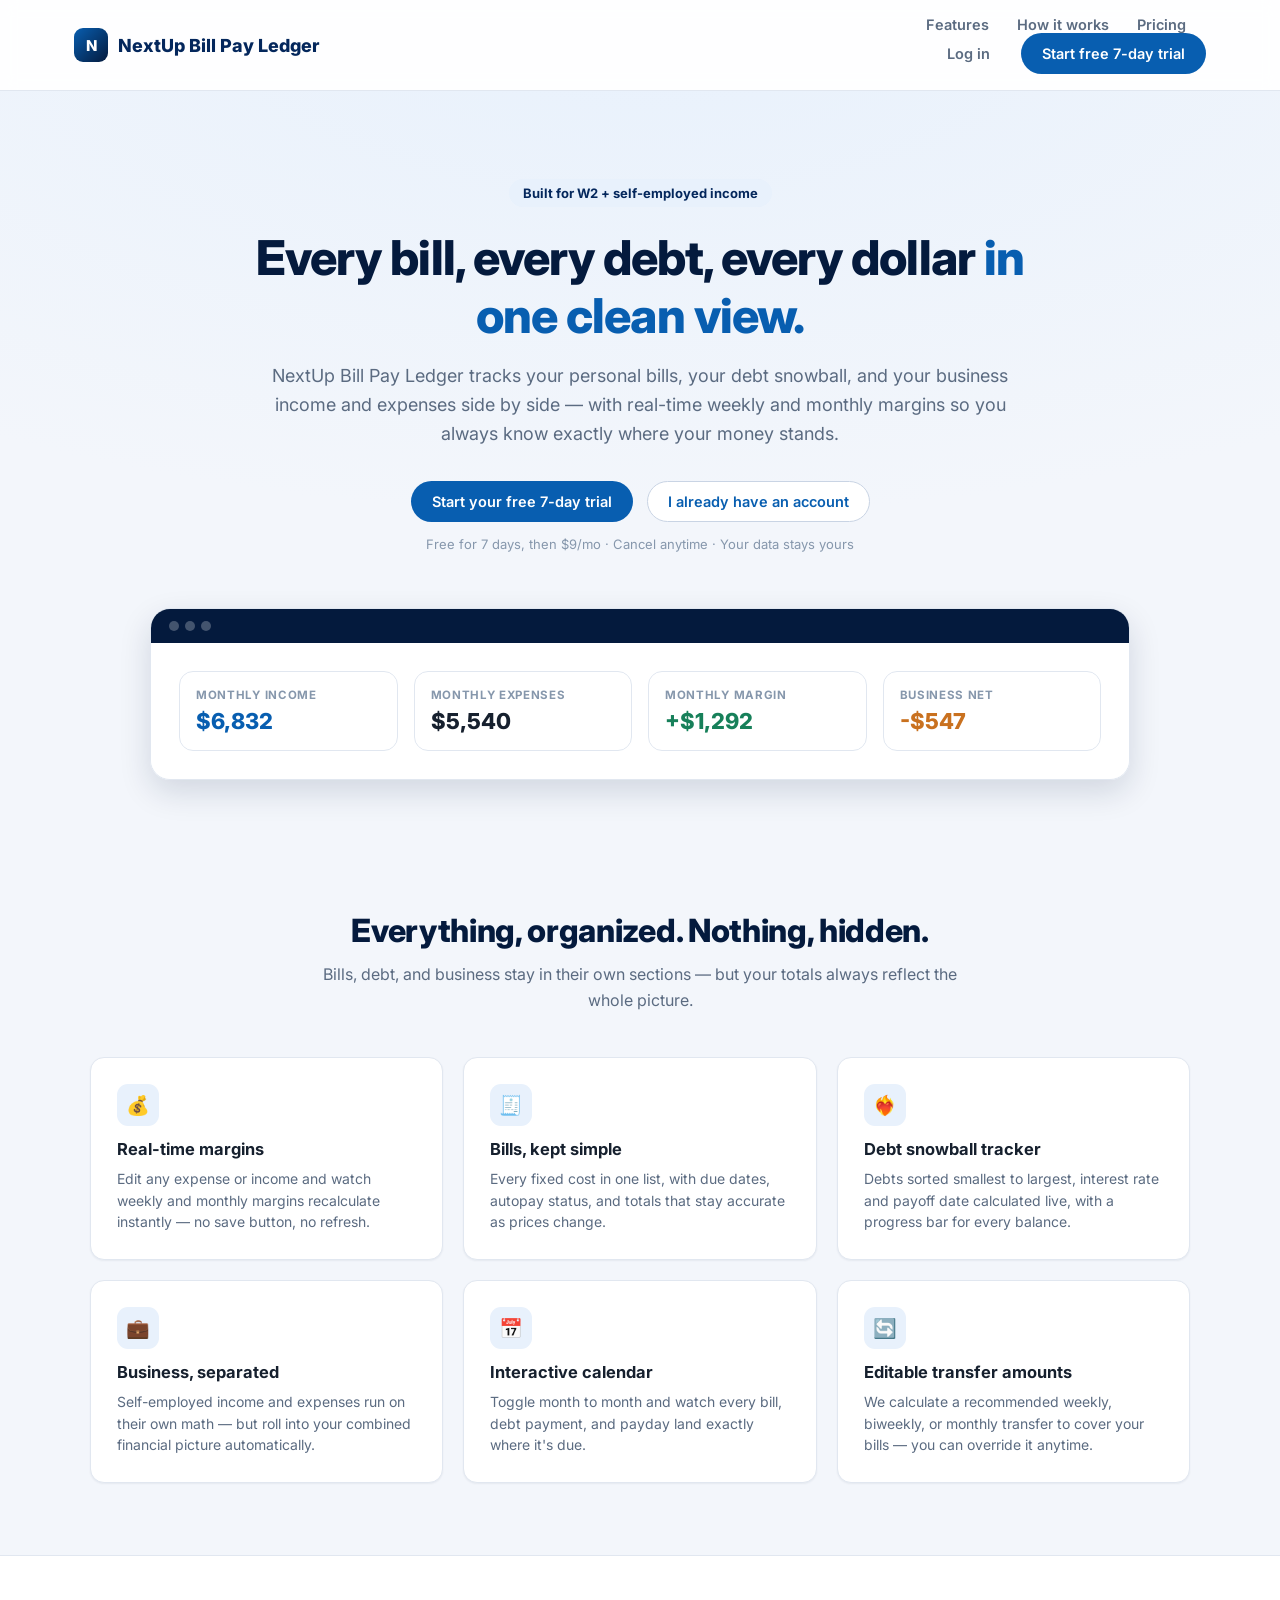
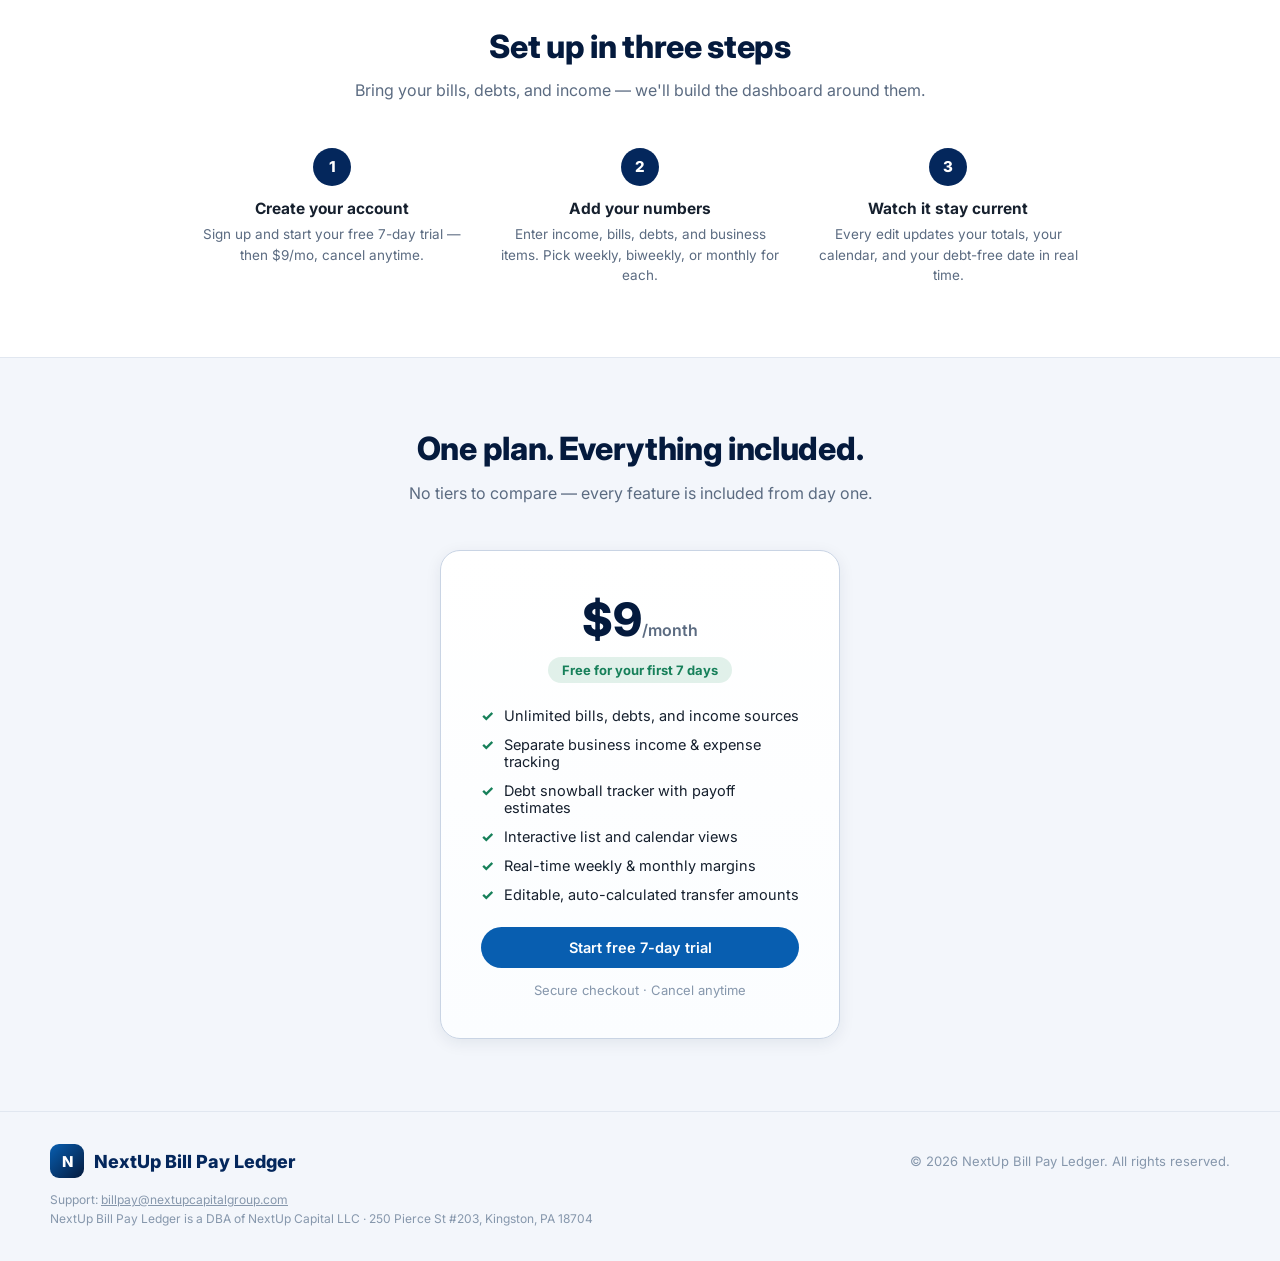
==== index.html @ 92005571 "Add files via upload" ====
<!DOCTYPE html>
<html lang="en">
<head>
<meta charset="UTF-8">
<meta name="viewport" content="width=device-width, initial-scale=1.0">
<title>NextUp Bill Pay Ledger — Bills, Debt & Business in One Place</title>
<meta name="description" content="Track your bills, debt payoff, and business income together. Real-time margins, an interactive calendar, and a debt snowball tracker — built for W2 and self-employed income alike.">
<link rel="preconnect" href="https://fonts.googleapis.com">
<link href="https://fonts.googleapis.com/css2?family=Inter:wght@400;500;600;700;800&display=swap" rel="stylesheet">
<link rel="stylesheet" href="css/styles.css">
</head>
<body>

<nav class="nav">
  <div class="nav-inner">
    <div class="brand"><span class="brand-mark">N</span> NextUp Bill Pay Ledger</div>
    <button class="nav-toggle" id="navToggle" aria-label="Toggle menu" aria-expanded="false">&#9776;</button>
    <div class="nav-menu" id="navMenu">
      <div class="nav-links">
        <a href="#features">Features</a>
        <a href="#how">How it works</a>
        <a href="#pricing">Pricing</a>
      </div>
      <div class="nav-cta">
        <a href="login.html" class="btn btn-ghost">Log in</a>
        <a href="signup.html" class="btn btn-primary">Start free 7-day trial</a>
      </div>
    </div>
  </div>
</nav>

<header class="hero">
  <div class="hero-inner">
    <span class="eyebrow">Built for W2 + self-employed income</span>
    <h1>Every bill, every debt, every dollar <span>in one clean view.</span></h1>
    <p class="lead">NextUp Bill Pay Ledger tracks your personal bills, your debt snowball, and your business income and expenses side by side — with real-time weekly and monthly margins so you always know exactly where your money stands.</p>
    <div class="hero-actions">
      <a href="signup.html" class="btn btn-primary">Start your free 7-day trial</a>
      <a href="login.html" class="btn btn-secondary">I already have an account</a>
    </div>
    <div class="hero-note">Free for 7 days, then $9/mo · Cancel anytime · Your data stays yours</div>
  </div>

  <div class="hero-mock">
    <div class="mock-bar"><span class="mock-dot"></span><span class="mock-dot"></span><span class="mock-dot"></span></div>
    <div class="mock-body">
      <div class="mock-card blue"><div class="lbl">Monthly Income</div><div class="val">$6,832</div></div>
      <div class="mock-card"><div class="lbl">Monthly Expenses</div><div class="val">$5,540</div></div>
      <div class="mock-card green"><div class="lbl">Monthly Margin</div><div class="val">+$1,292</div></div>
      <div class="mock-card orange"><div class="lbl">Business Net</div><div class="val">-$547</div></div>
    </div>
  </div>
</header>

<section class="section" id="features">
  <div class="section-head">
    <h2>Everything, organized. Nothing, hidden.</h2>
    <p>Bills, debt, and business stay in their own sections — but your totals always reflect the whole picture.</p>
  </div>
  <div class="feature-grid">
    <div class="feature-card">
      <div class="feature-icon">&#128176;</div>
      <h3>Real-time margins</h3>
      <p>Edit any expense or income and watch weekly and monthly margins recalculate instantly — no save button, no refresh.</p>
    </div>
    <div class="feature-card">
      <div class="feature-icon">&#129534;</div>
      <h3>Bills, kept simple</h3>
      <p>Every fixed cost in one list, with due dates, autopay status, and totals that stay accurate as prices change.</p>
    </div>
    <div class="feature-card">
      <div class="feature-icon">&#10084;&#65039;&#8205;&#128293;</div>
      <h3>Debt snowball tracker</h3>
      <p>Debts sorted smallest to largest, interest rate and payoff date calculated live, with a progress bar for every balance.</p>
    </div>
    <div class="feature-card">
      <div class="feature-icon">&#128188;</div>
      <h3>Business, separated</h3>
      <p>Self-employed income and expenses run on their own math — but roll into your combined financial picture automatically.</p>
    </div>
    <div class="feature-card">
      <div class="feature-icon">&#128197;</div>
      <h3>Interactive calendar</h3>
      <p>Toggle month to month and watch every bill, debt payment, and payday land exactly where it's due.</p>
    </div>
    <div class="feature-card">
      <div class="feature-icon">&#128260;</div>
      <h3>Editable transfer amounts</h3>
      <p>We calculate a recommended weekly, biweekly, or monthly transfer to cover your bills — you can override it anytime.</p>
    </div>
  </div>
</section>

<section class="section" id="how" style="background:#fff;border-top:1px solid var(--border);border-bottom:1px solid var(--border);">
  <div class="section-head">
    <h2>Set up in three steps</h2>
    <p>Bring your bills, debts, and income — we'll build the dashboard around them.</p>
  </div>
  <div class="how-grid">
    <div class="how-step">
      <div class="num">1</div>
      <h4>Create your account</h4>
      <p>Sign up and start your free 7-day trial — then $9/mo, cancel anytime.</p>
    </div>
    <div class="how-step">
      <div class="num">2</div>
      <h4>Add your numbers</h4>
      <p>Enter income, bills, debts, and business items. Pick weekly, biweekly, or monthly for each.</p>
    </div>
    <div class="how-step">
      <div class="num">3</div>
      <h4>Watch it stay current</h4>
      <p>Every edit updates your totals, your calendar, and your debt-free date in real time.</p>
    </div>
  </div>
</section>

<section class="section" id="pricing">
  <div class="section-head">
    <h2>One plan. Everything included.</h2>
    <p>No tiers to compare — every feature is included from day one.</p>
  </div>
  <div class="pricing-wrap">
    <div class="price-card">
      <div class="price-tag">$9<span>/month</span></div>
      <div class="trial-badge">Free for your first 7 days</div>
      <ul class="price-list">
        <li>Unlimited bills, debts, and income sources</li>
        <li>Separate business income &amp; expense tracking</li>
        <li>Debt snowball tracker with payoff estimates</li>
        <li>Interactive list and calendar views</li>
        <li>Real-time weekly &amp; monthly margins</li>
        <li>Editable, auto-calculated transfer amounts</li>
      </ul>
      <a href="signup.html" class="btn btn-primary btn-block">Start free 7-day trial</a>
      <div class="hero-note">Secure checkout · Cancel anytime</div>
    </div>
  </div>
</section>

<footer class="footer">
  <div class="footer-inner">
    <div class="brand"><span class="brand-mark">N</span> NextUp Bill Pay Ledger</div>
    <div>&copy; 2026 NextUp Bill Pay Ledger. All rights reserved.</div>
    <div class="footer-legal">
      Support: <a href="mailto:billpay@nextupcapitalgroup.com">billpay@nextupcapitalgroup.com</a><br>
      NextUp Bill Pay Ledger is a DBA of NextUp Capital LLC · 250 Pierce St #203, Kingston, PA 18704
    </div>
  </div>
</footer>

<script>
  const navToggle = document.getElementById('navToggle');
  const navMenu = document.getElementById('navMenu');
  navToggle.addEventListener('click', () => {
    const open = navMenu.classList.toggle('open');
    navToggle.setAttribute('aria-expanded', String(open));
  });
  navMenu.querySelectorAll('a').forEach(a => a.addEventListener('click', () => {
    navMenu.classList.remove('open');
    navToggle.setAttribute('aria-expanded', 'false');
  }));
</script>
</body>
</html>
---- css/styles.css ----
/* ============================================================
   NextUp Bill Pay Ledger — Design System
   ============================================================ */

:root {
  --chase-blue: #085eb0;
  --chase-blue-dark: #04275c;
  --chase-blue-darker: #041a3d;
  --chase-blue-light: #e8f1fc;
  --chase-blue-mid: #1477c6;

  --income-green: #17805a;
  --income-green-bg: #e7f6ef;
  --debt-red: #c53030;
  --debt-red-bg: #fbeaea;
  --business-orange: #c9711f;
  --business-orange-bg: #fbeee0;
  --bill-blue: #0b5eb0;
  --bill-blue-bg: #e8f1fc;

  --bg: #f3f6fb;
  --card-bg: #ffffff;
  --border: #e1e7f0;
  --border-strong: #c9d4e4;
  --text: #16202e;
  --text-muted: #5b6b81;
  --text-faint: #8697ac;

  --radius-sm: 8px;
  --radius: 14px;
  --radius-lg: 20px;
  --shadow-sm: 0 1px 2px rgba(15, 35, 64, 0.06);
  --shadow: 0 4px 16px rgba(15, 35, 64, 0.08);
  --shadow-lg: 0 12px 32px rgba(8, 30, 61, 0.14);

  --font: 'Inter', -apple-system, BlinkMacSystemFont, 'Segoe UI', Roboto, Helvetica, Arial, sans-serif;
}

* { box-sizing: border-box; }
html, body { height: 100%; }
body {
  margin: 0;
  font-family: var(--font);
  background: var(--bg);
  color: var(--text);
  -webkit-font-smoothing: antialiased;
}
a { color: inherit; text-decoration: none; }
img { max-width: 100%; display: block; }
button { font-family: inherit; cursor: pointer; }
input, select, textarea { font-family: inherit; }
h1, h2, h3, h4 { margin: 0; line-height: 1.2; }
p { margin: 0; }
ul { margin: 0; padding: 0; list-style: none; }

.container { max-width: 1180px; margin: 0 auto; padding: 0 24px; }

/* ---------- buttons ---------- */
.btn {
  display: inline-flex; align-items: center; justify-content: center; gap: 8px;
  padding: 11px 20px; border-radius: 999px; border: 1px solid transparent;
  font-weight: 600; font-size: 14.5px; transition: all .15s ease; white-space: nowrap;
}
.btn-primary { background: var(--chase-blue); color: #fff; }
.btn-primary:hover { background: var(--chase-blue-mid); transform: translateY(-1px); box-shadow: var(--shadow); }
.btn-secondary { background: #fff; color: var(--chase-blue); border-color: var(--border-strong); }
.btn-secondary:hover { border-color: var(--chase-blue); background: var(--chase-blue-light); }
.btn-ghost { background: transparent; color: var(--text-muted); border-color: transparent; }
.btn-ghost:hover { background: rgba(8,94,176,0.08); color: var(--chase-blue); }
.btn-danger { background: #fff; color: var(--debt-red); border-color: #f0c4c4; }
.btn-danger:hover { background: var(--debt-red-bg); }
.btn-sm { padding: 6px 12px; font-size: 13px; }
.btn-block { width: 100%; }
.btn:disabled { opacity: .5; cursor: not-allowed; }

/* ============================================================
   Landing / marketing pages
   ============================================================ */
.nav {
  position: sticky; top: 0; z-index: 40; background: rgba(255,255,255,0.9); backdrop-filter: blur(8px);
  border-bottom: 1px solid var(--border);
}
.nav-inner { position: relative; display: flex; align-items: center; justify-content: space-between; gap: 24px; padding: 16px 24px; max-width: 1180px; margin: 0 auto; }
.brand { display: flex; align-items: center; gap: 10px; font-weight: 800; font-size: 18px; color: var(--chase-blue-dark); white-space: nowrap; }
.brand-mark {
  width: 34px; height: 34px; border-radius: 9px; background: linear-gradient(135deg, var(--chase-blue), var(--chase-blue-darker));
  display: flex; align-items: center; justify-content: center; color: #fff; font-weight: 800; font-size: 15px;
}
.nav-links { display: flex; align-items: center; gap: 28px; font-size: 14.5px; font-weight: 600; color: var(--text-muted); }
.nav-links a:hover { color: var(--chase-blue); }
.nav-cta { display: flex; align-items: center; gap: 10px; }
.nav-toggle {
  display: none; width: 38px; height: 38px; align-items: center; justify-content: center;
  background: none; border: 1px solid var(--border-strong); border-radius: 8px; font-size: 18px; color: var(--chase-blue-dark);
}

.hero { padding: 88px 24px 60px; background: radial-gradient(1200px 500px at 50% -10%, var(--chase-blue-light), transparent); }
.hero-inner { max-width: 780px; margin: 0 auto; text-align: center; }
.eyebrow {
  display: inline-flex; align-items: center; gap: 6px; padding: 6px 14px; border-radius: 999px;
  background: var(--chase-blue-light); color: var(--chase-blue-dark); font-size: 13px; font-weight: 700; margin-bottom: 22px;
}
.hero h1 { font-size: 48px; letter-spacing: -0.02em; font-weight: 800; color: var(--chase-blue-darker); }
.hero h1 span { color: var(--chase-blue); }
.hero p.lead { margin-top: 18px; font-size: 18px; color: var(--text-muted); line-height: 1.6; }
.hero-actions { margin-top: 32px; display: flex; gap: 14px; justify-content: center; flex-wrap: wrap; }
.hero-note { margin-top: 14px; font-size: 13px; color: var(--text-faint); }

.hero-mock {
  max-width: 980px; margin: 56px auto 0; border-radius: var(--radius-lg); overflow: hidden;
  box-shadow: var(--shadow-lg); border: 1px solid var(--border);
}
.mock-bar { background: var(--chase-blue-darker); padding: 12px 18px; display: flex; gap: 6px; }
.mock-dot { width: 10px; height: 10px; border-radius: 50%; background: rgba(255,255,255,0.25); }
.mock-body { background: #fff; padding: 28px; display: grid; grid-template-columns: repeat(4, 1fr); gap: 16px; }
.mock-card { border: 1px solid var(--border); border-radius: var(--radius); padding: 16px; }
.mock-card .lbl { font-size: 11.5px; text-transform: uppercase; letter-spacing: .06em; color: var(--text-faint); font-weight: 700; }
.mock-card .val { font-size: 22px; font-weight: 800; margin-top: 6px; }
.mock-card.green .val { color: var(--income-green); }
.mock-card.red .val { color: var(--debt-red); }
.mock-card.orange .val { color: var(--business-orange); }
.mock-card.blue .val { color: var(--chase-blue); }

.section { padding: 72px 24px; }
.section-head { max-width: 640px; margin: 0 auto 44px; text-align: center; }
.section-head h2 { font-size: 32px; font-weight: 800; color: var(--chase-blue-darker); letter-spacing: -0.01em; }
.section-head p { margin-top: 12px; color: var(--text-muted); font-size: 16px; line-height: 1.6; }

.feature-grid { max-width: 1100px; margin: 0 auto; display: grid; grid-template-columns: repeat(3, 1fr); gap: 20px; }
.feature-card { background: var(--card-bg); border: 1px solid var(--border); border-radius: var(--radius); padding: 26px; box-shadow: var(--shadow-sm); }
.feature-icon {
  width: 42px; height: 42px; border-radius: 11px; display: flex; align-items: center; justify-content: center;
  background: var(--chase-blue-light); color: var(--chase-blue); font-size: 19px; margin-bottom: 14px;
}
.feature-card h3 { font-size: 16.5px; font-weight: 700; }
.feature-card p { margin-top: 8px; font-size: 14px; color: var(--text-muted); line-height: 1.55; }

.how-grid { max-width: 900px; margin: 0 auto; display: grid; grid-template-columns: repeat(3, 1fr); gap: 24px; text-align: center; }
.how-step .num {
  width: 38px; height: 38px; border-radius: 50%; background: var(--chase-blue-dark); color: #fff; font-weight: 800;
  display: flex; align-items: center; justify-content: center; margin: 0 auto 14px; font-size: 15px;
}
.how-step h4 { font-size: 15.5px; font-weight: 700; }
.how-step p { margin-top: 6px; font-size: 13.5px; color: var(--text-muted); line-height: 1.5; }

.pricing-wrap { display: flex; justify-content: center; }
.price-card {
  background: linear-gradient(180deg, #fff, #fbfdff); border: 1px solid var(--border-strong); border-radius: var(--radius-lg);
  padding: 40px; max-width: 400px; width: 100%; text-align: center; box-shadow: var(--shadow);
}
.price-tag { font-size: 46px; font-weight: 800; color: var(--chase-blue-darker); }
.price-tag span { font-size: 16px; font-weight: 600; color: var(--text-muted); }
.trial-badge {
  display: inline-block; margin-top: 10px; padding: 5px 14px; border-radius: 999px;
  background: rgba(23,138,84,0.12); color: var(--income-green); font-weight: 700; font-size: 13px;
}
.price-list { margin: 24px 0; text-align: left; display: flex; flex-direction: column; gap: 12px; }
.price-list li { display: flex; gap: 10px; font-size: 14.5px; color: var(--text); }
.price-list li::before { content: "✓"; color: var(--income-green); font-weight: 800; }

.footer { border-top: 1px solid var(--border); padding: 32px 24px; color: var(--text-faint); font-size: 13px; }
.footer-inner { max-width: 1180px; margin: 0 auto; display: flex; justify-content: space-between; align-items: center; flex-wrap: wrap; gap: 12px; }
.footer-legal { width: 100%; font-size: 12px; line-height: 1.6; color: var(--text-faint); }
.footer-legal a { color: inherit; text-decoration: underline; }

/* ============================================================
   Auth / checkout pages
   ============================================================ */
.auth-shell { min-height: 100vh; display: flex; align-items: center; justify-content: center; padding: 40px 20px; background: linear-gradient(160deg, var(--chase-blue-darker), var(--chase-blue) 65%); }
.auth-card { background: #fff; border-radius: var(--radius-lg); box-shadow: var(--shadow-lg); padding: 40px; width: 100%; max-width: 420px; }
.auth-card.wide { max-width: 520px; }
.auth-brand { display: flex; align-items: center; gap: 10px; justify-content: center; margin-bottom: 22px; }
.auth-card h1 { font-size: 22px; font-weight: 800; text-align: center; color: var(--chase-blue-darker); }
.auth-card p.sub { text-align: center; color: var(--text-muted); font-size: 14px; margin-top: 6px; }

.field { margin-top: 16px; }
.field label { display: block; font-size: 13px; font-weight: 700; color: var(--text-muted); margin-bottom: 6px; }
.field input, .field select {
  width: 100%; padding: 11px 13px; border: 1px solid var(--border-strong); border-radius: var(--radius-sm);
  font-size: 14.5px; color: var(--text); background: #fbfcfe; transition: border-color .15s, box-shadow .15s;
}
.field input:focus, .field select:focus { outline: none; border-color: var(--chase-blue); box-shadow: 0 0 0 3px rgba(8,94,176,0.12); background: #fff; }
.field-row { display: grid; grid-template-columns: 1fr 1fr; gap: 12px; }
.field-hint { font-size: 12px; color: var(--text-faint); margin-top: 5px; }
.form-error { background: var(--debt-red-bg); color: var(--debt-red); border-radius: var(--radius-sm); padding: 10px 13px; font-size: 13.5px; margin-top: 16px; display: none; }
.form-error.show { display: block; }

.auth-actions { margin-top: 22px; }
.auth-alt { text-align: center; margin-top: 18px; font-size: 13.5px; color: var(--text-muted); }
.auth-divider { display: flex; align-items: center; gap: 10px; margin: 20px 0; color: var(--text-faint); font-size: 12px; }
.auth-divider::before, .auth-divider::after { content: ""; flex: 1; height: 1px; background: var(--border); }

.plan-summary { background: var(--chase-blue-light); border-radius: var(--radius); padding: 18px 20px; display: flex; justify-content: space-between; align-items: center; margin-bottom: 22px; }
.plan-summary .name { font-weight: 700; font-size: 14.5px; color: var(--chase-blue-darker); }
.plan-summary .sub { font-size: 12.5px; color: var(--text-muted); margin-top: 2px; }
.plan-summary .amt { font-size: 24px; font-weight: 800; color: var(--chase-blue-dark); }

.card-icons { display: flex; gap: 6px; }
.card-icons span { font-size: 11px; padding: 3px 7px; border: 1px solid var(--border-strong); border-radius: 5px; color: var(--text-faint); font-weight: 700; }
.secure-note { display: flex; align-items: center; gap: 8px; font-size: 12.5px; color: var(--text-faint); margin-top: 16px; justify-content: center; }

/* ============================================================
   Dashboard shell
   ============================================================ */
.app-shell { display: flex; min-height: 100vh; }
.sidebar {
  width: 240px; flex-shrink: 0; background: var(--chase-blue-darker); color: #fff;
  display: flex; flex-direction: column; padding: 20px 14px; position: sticky; top: 0; height: 100vh;
}
.sidebar .brand { color: #fff; padding: 8px 10px 22px; }
.side-nav { display: flex; flex-direction: column; gap: 3px; flex: 1; }
.side-link {
  display: flex; align-items: center; gap: 11px; padding: 10px 12px; border-radius: 10px;
  font-size: 14px; font-weight: 600; color: rgba(255,255,255,0.72); transition: all .15s;
}
.side-link .ic { width: 18px; text-align: center; font-size: 15px; }
.side-link:hover { background: rgba(255,255,255,0.08); color: #fff; }
.side-link.active { background: var(--chase-blue); color: #fff; box-shadow: var(--shadow-sm); }
.side-footer { border-top: 1px solid rgba(255,255,255,0.12); padding-top: 14px; margin-top: 14px; }
.side-user { display: flex; align-items: center; gap: 10px; padding: 8px 10px; font-size: 13px; color: rgba(255,255,255,0.8); }
.side-avatar { width: 30px; height: 30px; border-radius: 50%; background: var(--chase-blue); display: flex; align-items: center; justify-content: center; font-weight: 700; font-size: 13px; flex-shrink: 0; }

.main {
  flex: 1; min-width: 0; padding: 26px 32px 60px;
}
.main-header { display: flex; align-items: center; justify-content: space-between; margin-bottom: 24px; flex-wrap: wrap; gap: 14px; }
.main-header h1 { font-size: 24px; font-weight: 800; color: var(--chase-blue-darker); }
.main-header .sub { color: var(--text-muted); font-size: 14px; margin-top: 4px; }
.header-actions { display: flex; gap: 10px; align-items: center; flex-wrap: wrap; }

.tabpage { display: none; }
.tabpage.active { display: block; animation: fadeIn .15s ease; }
@keyframes fadeIn { from { opacity: 0; transform: translateY(4px); } to { opacity: 1; transform: none; } }

/* ---------- summary cards ---------- */
.stat-grid { display: grid; grid-template-columns: repeat(4, 1fr); gap: 16px; margin-bottom: 22px; }
.stat-grid-3 { grid-template-columns: repeat(3, 1fr); }
.stat-card {
  background: var(--card-bg); border: 1px solid var(--border); border-radius: var(--radius); padding: 18px 20px;
  box-shadow: var(--shadow-sm);
}
.stat-card .lbl { font-size: 11.5px; text-transform: uppercase; letter-spacing: .05em; color: var(--text-faint); font-weight: 700; }
.stat-card .val { font-size: 25px; font-weight: 800; margin-top: 8px; color: var(--text); }
.stat-card .note { font-size: 12px; color: var(--text-faint); margin-top: 4px; }
.stat-card.positive .val { color: var(--income-green); }
.stat-card.negative .val { color: var(--debt-red); }
.stat-card.accent { border-color: rgba(8,94,176,0.25); background: linear-gradient(180deg, #fff, var(--chase-blue-light)); }

.panel-grid { display: grid; grid-template-columns: 1.3fr 1fr; gap: 18px; }
@media (max-width: 1000px) { .panel-grid { grid-template-columns: 1fr; } .stat-grid { grid-template-columns: repeat(2,1fr); } }

.card {
  background: var(--card-bg); border: 1px solid var(--border); border-radius: var(--radius); padding: 20px 22px; box-shadow: var(--shadow-sm);
  margin-bottom: 18px;
}
.card-head { display: flex; align-items: center; justify-content: space-between; margin-bottom: 14px; gap: 10px; flex-wrap: wrap; }
.card-head h3 { font-size: 15.5px; font-weight: 700; }
.card-head .sub { font-size: 12.5px; color: var(--text-faint); }

/* ---------- tables ---------- */
.table { width: 100%; border-collapse: collapse; }
.table th {
  text-align: left; font-size: 11px; text-transform: uppercase; letter-spacing: .04em; color: var(--text-faint);
  padding: 8px 10px; border-bottom: 1px solid var(--border); font-weight: 700;
}
.table td { padding: 9px 10px; border-bottom: 1px solid var(--border); font-size: 14px; vertical-align: middle; }
.table tr:last-child td { border-bottom: none; }
.table tr:hover td { background: #fafcff; }
.table input.cell-input {
  width: 100%; border: 1px solid transparent; background: transparent; padding: 6px 8px; border-radius: 6px;
  font-size: 14px; color: var(--text); font-family: inherit;
}
.table input.cell-input:hover { border-color: var(--border-strong); }
.table input.cell-input:focus { outline: none; border-color: var(--chase-blue); background: #fff; box-shadow: 0 0 0 2px rgba(8,94,176,0.12); }
.table select.cell-input { width: auto; border: 1px solid var(--border-strong); background: #fff; padding: 5px 6px; border-radius: 6px; font-size: 13px; }
.table .amt-cell input { text-align: right; font-weight: 700; }
.table .row-actions { display: flex; gap: 6px; justify-content: flex-end; }
.icon-btn {
  width: 28px; height: 28px; border-radius: 7px; border: 1px solid var(--border); background: #fff; color: var(--text-faint);
  display: flex; align-items: center; justify-content: center; font-size: 13px; transition: all .15s;
}
.icon-btn:hover { color: var(--debt-red); border-color: #f0c4c4; background: var(--debt-red-bg); }
.table-wrap { overflow-x: auto; }

.pill { display: inline-flex; align-items: center; gap: 5px; padding: 3px 9px; border-radius: 999px; font-size: 11.5px; font-weight: 700; }
.pill-bill { background: var(--bill-blue-bg); color: var(--bill-blue); }
.pill-debt { background: var(--debt-red-bg); color: var(--debt-red); }
.pill-business { background: var(--business-orange-bg); color: var(--business-orange); }
.pill-income { background: var(--income-green-bg); color: var(--income-green); }
.pill-active { background: var(--income-green-bg); color: var(--income-green); }
.pill-pending { background: #fff6e0; color: #a5710a; }
.pill-manual { background: #f1eefc; color: #6b3fc7; }
.pill-paused { background: #eef0f4; color: var(--text-faint); }

.section-title { font-size: 12px; font-weight: 800; text-transform: uppercase; letter-spacing: .05em; color: var(--text-faint); margin: 22px 0 10px; }

/* ---------- forms inline ---------- */
.inline-form { display: flex; gap: 10px; flex-wrap: wrap; align-items: flex-end; margin-top: 12px; padding-top: 14px; border-top: 1px dashed var(--border); }
.inline-form .field { margin-top: 0; min-width: 130px; flex: 1; }
.inline-form .field.grow-2 { flex: 2; }
.inline-form label { font-size: 11px; }

/* ---------- debt cards ---------- */
.debt-card { border: 1px solid var(--border); border-radius: var(--radius); padding: 16px 18px; margin-bottom: 12px; background: #fff; }
.debt-card-top { display: flex; justify-content: space-between; align-items: flex-start; gap: 12px; flex-wrap: wrap; }
.debt-rank { width: 26px; height: 26px; border-radius: 50%; background: var(--chase-blue-light); color: var(--chase-blue-dark); font-weight: 800; font-size: 12.5px; display: flex; align-items: center; justify-content: center; flex-shrink: 0; }
.debt-name-row { display: flex; align-items: center; gap: 10px; }
.debt-balance { font-size: 19px; font-weight: 800; }
.progress-track { height: 8px; border-radius: 6px; background: var(--border); overflow: hidden; margin-top: 12px; }
.progress-fill { height: 100%; background: linear-gradient(90deg, var(--chase-blue), var(--income-green)); border-radius: 6px; transition: width .3s ease; }
.debt-meta-grid { display: grid; grid-template-columns: repeat(4, 1fr); gap: 12px; margin-top: 14px; }
.debt-meta-grid .field { margin-top: 0; }
.debt-meta-grid label { font-size: 10.5px; }
.debt-foot { display: flex; justify-content: space-between; align-items: center; margin-top: 12px; font-size: 12.5px; color: var(--text-muted); flex-wrap: wrap; gap: 8px; }
.debt-foot strong { color: var(--chase-blue-dark); }
@media (max-width: 900px) { .debt-meta-grid { grid-template-columns: repeat(2,1fr); } }

/* ---------- calendar ---------- */
.cal-toolbar { display: flex; align-items: center; justify-content: space-between; margin-bottom: 16px; flex-wrap: wrap; gap: 12px; }
.cal-nav { display: flex; align-items: center; gap: 10px; }
.cal-nav .month-label { font-size: 18px; font-weight: 800; min-width: 190px; text-align: center; color: var(--chase-blue-darker); }
.cal-legend { display: flex; gap: 14px; flex-wrap: wrap; font-size: 12px; color: var(--text-muted); }
.cal-legend .dot { display: inline-block; width: 9px; height: 9px; border-radius: 50%; margin-right: 5px; }
.cal-filters { display: flex; gap: 8px; flex-wrap: wrap; }
.filter-chip {
  display: flex; align-items: center; gap: 6px; padding: 6px 12px; border-radius: 999px; border: 1px solid var(--border-strong);
  font-size: 12.5px; font-weight: 600; color: var(--text-muted); background: #fff;
}
.filter-chip input { accent-color: var(--chase-blue); }

.cal-grid { display: grid; grid-template-columns: repeat(7, 1fr); gap: 8px; }
.cal-dow { text-align: center; font-size: 11px; font-weight: 800; color: var(--text-faint); text-transform: uppercase; padding-bottom: 6px; }
.cal-cell {
  min-height: 108px; border: 1px solid var(--border); border-radius: 10px; padding: 8px; background: #fff;
  display: flex; flex-direction: column; gap: 4px; cursor: pointer; transition: box-shadow .15s, border-color .15s;
}
.cal-cell:hover { border-color: var(--border-strong); box-shadow: var(--shadow-sm); }
.cal-cell.empty { background: transparent; border-color: transparent; cursor: default; }
.cal-cell.today { border-color: var(--chase-blue); box-shadow: 0 0 0 2px rgba(8,94,176,0.14); }
.cal-date { font-size: 12.5px; font-weight: 700; color: var(--text-muted); }
.cal-cell.today .cal-date { color: var(--chase-blue); }
.cal-chips { display: flex; flex-direction: column; gap: 3px; overflow: hidden; }
.cal-chip {
  font-size: 10.5px; padding: 2px 6px; border-radius: 5px; font-weight: 700; white-space: nowrap; overflow: hidden; text-overflow: ellipsis;
  border-left: 3px solid transparent;
}
.cal-chip.bill { background: var(--bill-blue-bg); color: var(--bill-blue); border-color: var(--bill-blue); }
.cal-chip.debt { background: var(--debt-red-bg); color: var(--debt-red); border-color: var(--debt-red); }
.cal-chip.income, .cal-chip.business-income { background: var(--income-green-bg); color: var(--income-green); border-color: var(--income-green); }
.cal-chip.business-expense { background: var(--business-orange-bg); color: var(--business-orange); border-color: var(--business-orange); }
.cal-more { font-size: 10px; color: var(--text-faint); font-weight: 700; }
.cal-day-total { font-size: 10px; font-weight: 700; color: var(--text-faint); margin-top: auto; padding-top: 2px; }

/* ---------- day detail modal ---------- */
.modal-overlay {
  position: fixed; inset: 0; background: rgba(8, 20, 40, 0.5); display: none; align-items: center; justify-content: center;
  z-index: 100; padding: 20px;
}
.modal-overlay.show { display: flex; }
.modal {
  background: #fff; border-radius: var(--radius-lg); max-width: 440px; width: 100%; max-height: 84vh; overflow-y: auto;
  box-shadow: var(--shadow-lg); padding: 24px;
}
.modal-head { display: flex; justify-content: space-between; align-items: center; margin-bottom: 6px; }
.modal-head h3 { font-size: 17px; font-weight: 800; }
.modal-close { background: none; border: none; font-size: 20px; color: var(--text-faint); padding: 4px; }
.modal-item { display: flex; justify-content: space-between; align-items: center; padding: 11px 0; border-bottom: 1px solid var(--border); }
.modal-item:last-child { border-bottom: none; }
.modal-item .name { font-size: 14px; font-weight: 600; }
.modal-item .amt { font-weight: 800; font-size: 14.5px; }
.modal-item.income .amt { color: var(--income-green); }
.modal-item.debt .amt { color: var(--debt-red); }
.modal-item.business-expense .amt { color: var(--business-orange); }
.modal-total { display: flex; justify-content: space-between; margin-top: 14px; padding-top: 14px; border-top: 2px solid var(--border); font-weight: 800; }

/* ---------- transfer / snowball highlight boxes ---------- */
.highlight-box { background: var(--chase-blue-light); border: 1px solid rgba(8,94,176,0.2); border-radius: var(--radius); padding: 16px 18px; }
.highlight-box .big { font-size: 28px; font-weight: 800; color: var(--chase-blue-dark); }
.highlight-box .lbl { font-size: 12px; color: var(--text-muted); font-weight: 600; }
.freq-toggle { display: flex; gap: 6px; margin-top: 10px; }
.freq-toggle button {
  flex: 1; padding: 7px; border-radius: 8px; border: 1px solid var(--border-strong); background: #fff;
  font-size: 12.5px; font-weight: 700; color: var(--text-muted);
}
.freq-toggle button.active { background: var(--chase-blue); border-color: var(--chase-blue); color: #fff; }

.empty-state { text-align: center; padding: 40px 20px; color: var(--text-faint); }
.empty-state .ic { font-size: 30px; margin-bottom: 10px; }

.toast {
  position: fixed; bottom: 24px; right: 24px; background: var(--chase-blue-darker); color: #fff; padding: 12px 18px;
  border-radius: 10px; font-size: 13.5px; font-weight: 600; box-shadow: var(--shadow-lg); z-index: 200;
  opacity: 0; transform: translateY(10px); transition: all .2s ease; pointer-events: none;
}
.toast.show { opacity: 1; transform: none; }

/* ============================================================
   Mobile — landing page nav
   ============================================================ */
@media (max-width: 760px) {
  .nav-toggle { display: flex; }
  .nav-menu {
    display: none; position: absolute; top: calc(100% + 1px); left: 0; right: 0; background: #fff;
    border-bottom: 1px solid var(--border); padding: 16px 20px 20px; flex-direction: column; gap: 16px; box-shadow: var(--shadow);
  }
  .nav-menu.open { display: flex; }
  .nav-links { flex-direction: column; align-items: flex-start; gap: 14px; }
  .nav-cta { flex-direction: column; align-items: stretch; }
  .nav-cta .btn { width: 100%; }
}

@media (max-width: 600px) {
  .hero { padding: 56px 18px 40px; }
  .hero h1 { font-size: 30px; }
  .hero p.lead { font-size: 16px; }
  .section { padding: 48px 18px; }
  .section-head h2 { font-size: 26px; }
  .price-card { padding: 28px 20px; }
  .price-tag { font-size: 38px; }
}

@media (max-width: 860px) and (min-width: 601px) {
  .feature-grid { grid-template-columns: 1fr 1fr; }
}

/* ============================================================
   Mobile — dashboard app shell
   ============================================================ */
.mobile-topbar { display: none; }

@media (max-width: 860px) {
  .app-shell { flex-direction: column; }

  .mobile-topbar {
    display: flex; align-items: center; justify-content: space-between; position: sticky; top: 0; z-index: 60;
    background: var(--chase-blue-darker); color: #fff; padding: 12px 16px;
  }
  .mobile-topbar .brand { color: #fff; margin: 0; }
  .mobile-topbar-actions { display: flex; align-items: center; gap: 10px; }
  .mobile-topbar .avatar-display { width: 30px; height: 30px; }
  .mobile-topbar .logout-trigger {
    width: 34px; height: 34px; border-radius: 9px; border: 1px solid rgba(255,255,255,0.25); background: rgba(255,255,255,0.06);
    color: #fff; display: flex; align-items: center; justify-content: center; font-size: 15px;
  }

  .sidebar {
    width: 100%; height: auto; position: fixed; left: 0; right: 0; bottom: 0; top: auto; z-index: 55;
    flex-direction: row; overflow-x: auto; padding: 6px 8px; box-shadow: 0 -6px 18px rgba(4,26,61,0.25);
  }
  .side-nav { flex-direction: row; flex: 1; gap: 2px; }
  .side-link { flex-direction: column; gap: 3px; padding: 8px 10px; font-size: 10.5px; white-space: nowrap; text-align: center; }
  .side-link .ic { font-size: 17px; }
  .side-footer { display: none; }
  .sidebar .brand { display: none; }

  .main { padding: 18px 16px 92px; }
  .stat-grid { grid-template-columns: 1fr 1fr; }
  .feature-grid, .how-grid { grid-template-columns: 1fr; }
  .hero h1 { font-size: 34px; }
  .mock-body { grid-template-columns: 1fr 1fr; }
  .icon-btn { width: 34px; height: 34px; }
  .main-header h1 { font-size: 20px; }
}

@media (max-width: 480px) {
  .stat-grid { grid-template-columns: 1fr; }
  .auth-card { padding: 28px 20px; }
  .field-row { grid-template-columns: 1fr; }
  .debt-card { padding: 14px; }
  .table td, .table th { padding: 8px; }
  .inline-form { gap: 12px; }
  .inline-form .field, .inline-form .field.grow-2 { flex: 1 1 100%; min-width: 0; }
  .side-nav { gap: 0; }
  .side-link { padding: 7px 2px; font-size: 9px; white-space: normal; line-height: 1.15; }
  .side-link .ic { font-size: 15px; }
}

.table-wrap { -webkit-overflow-scrolling: touch; }
@media (max-width: 700px) {
  .table { min-width: 640px; }
  .table th:first-child, .table td:first-child { min-width: 150px; }
}

/* ---------- calendar (mobile) ---------- */
@media (max-width: 640px) {
  .cal-toolbar { flex-direction: column; align-items: stretch; }
  .cal-nav { justify-content: space-between; }
  .cal-nav .month-label { min-width: 0; font-size: 15px; }
  .cal-filters { justify-content: center; }
  .cal-grid { gap: 4px; }
  .cal-cell { min-height: 52px; padding: 4px; border-radius: 8px; }
  .cal-date { font-size: 10.5px; }
  .cal-chips { flex-direction: row; flex-wrap: wrap; gap: 3px; margin-top: 2px; }
  .cal-chip { width: 7px; height: 7px; min-width: 0; padding: 0; border-radius: 50%; font-size: 0; border-left: none; overflow: visible; }
  .cal-more, .cal-day-total { display: none; }
}
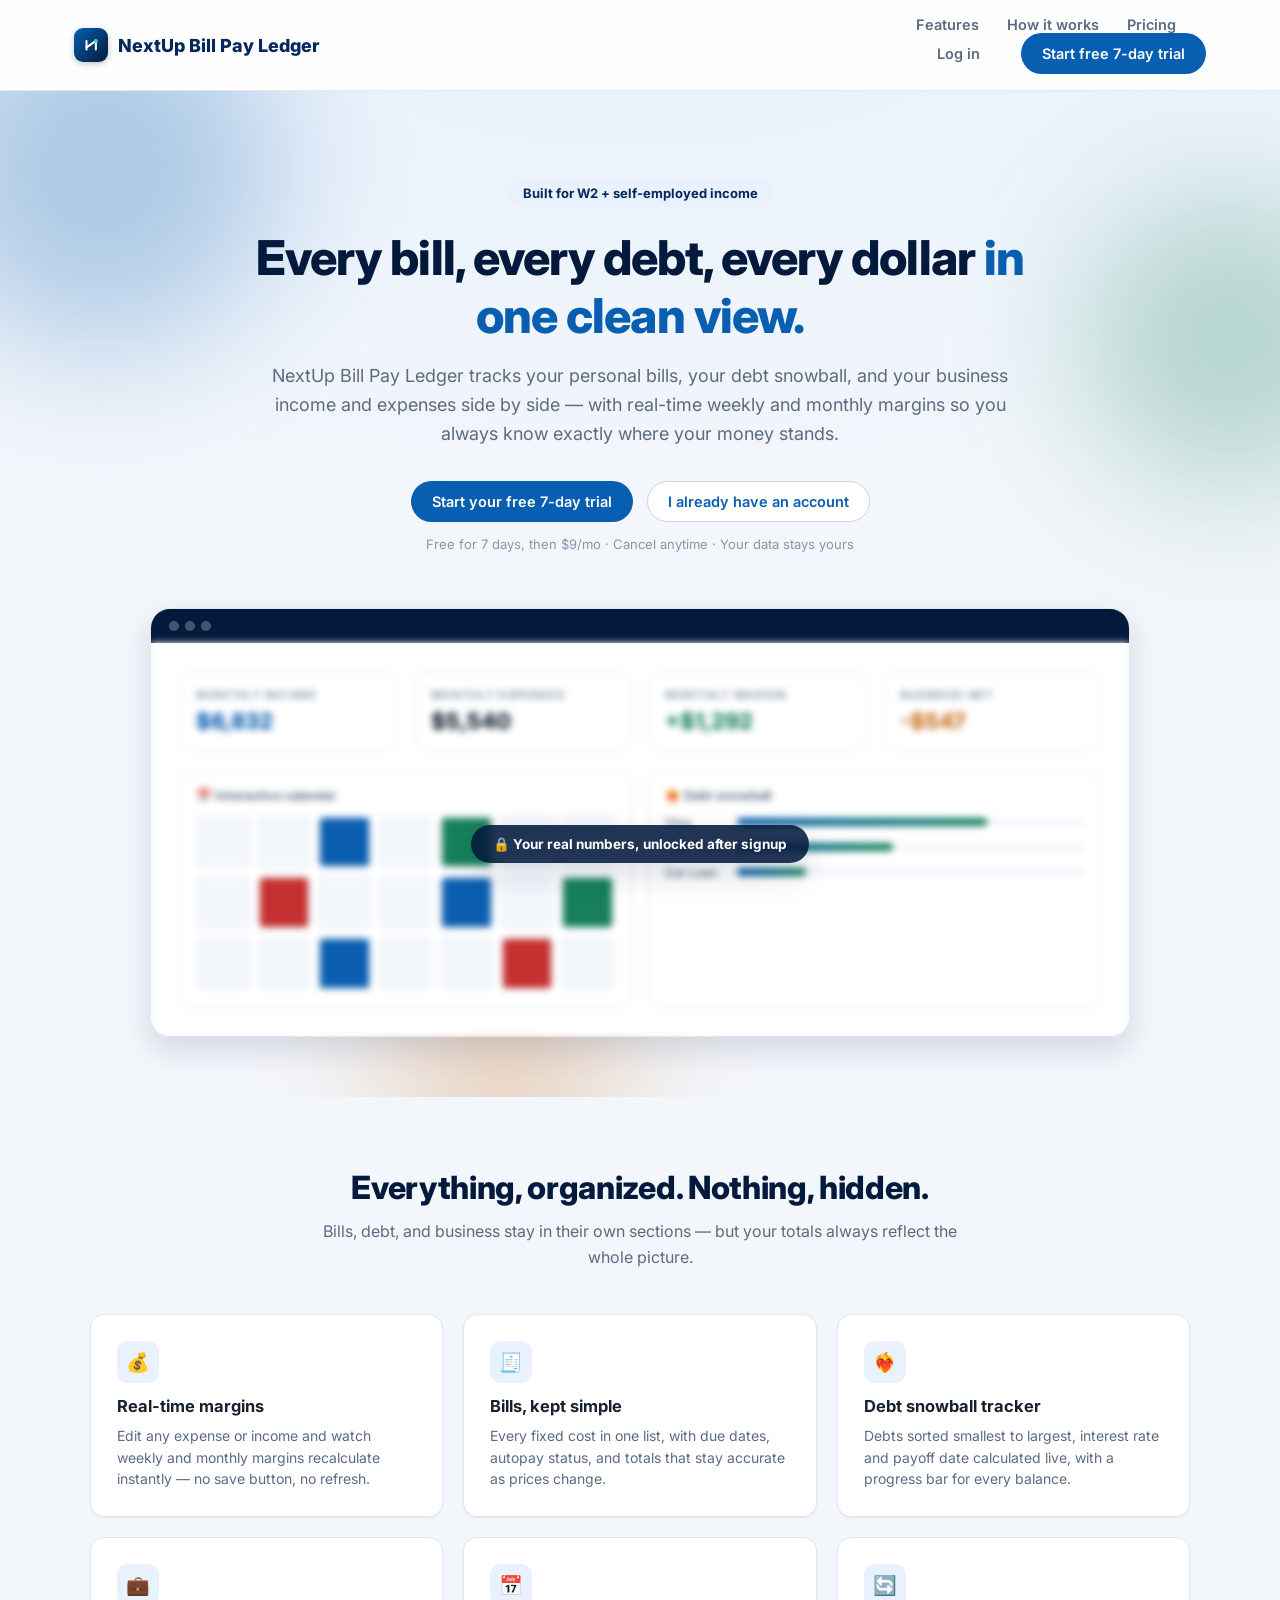
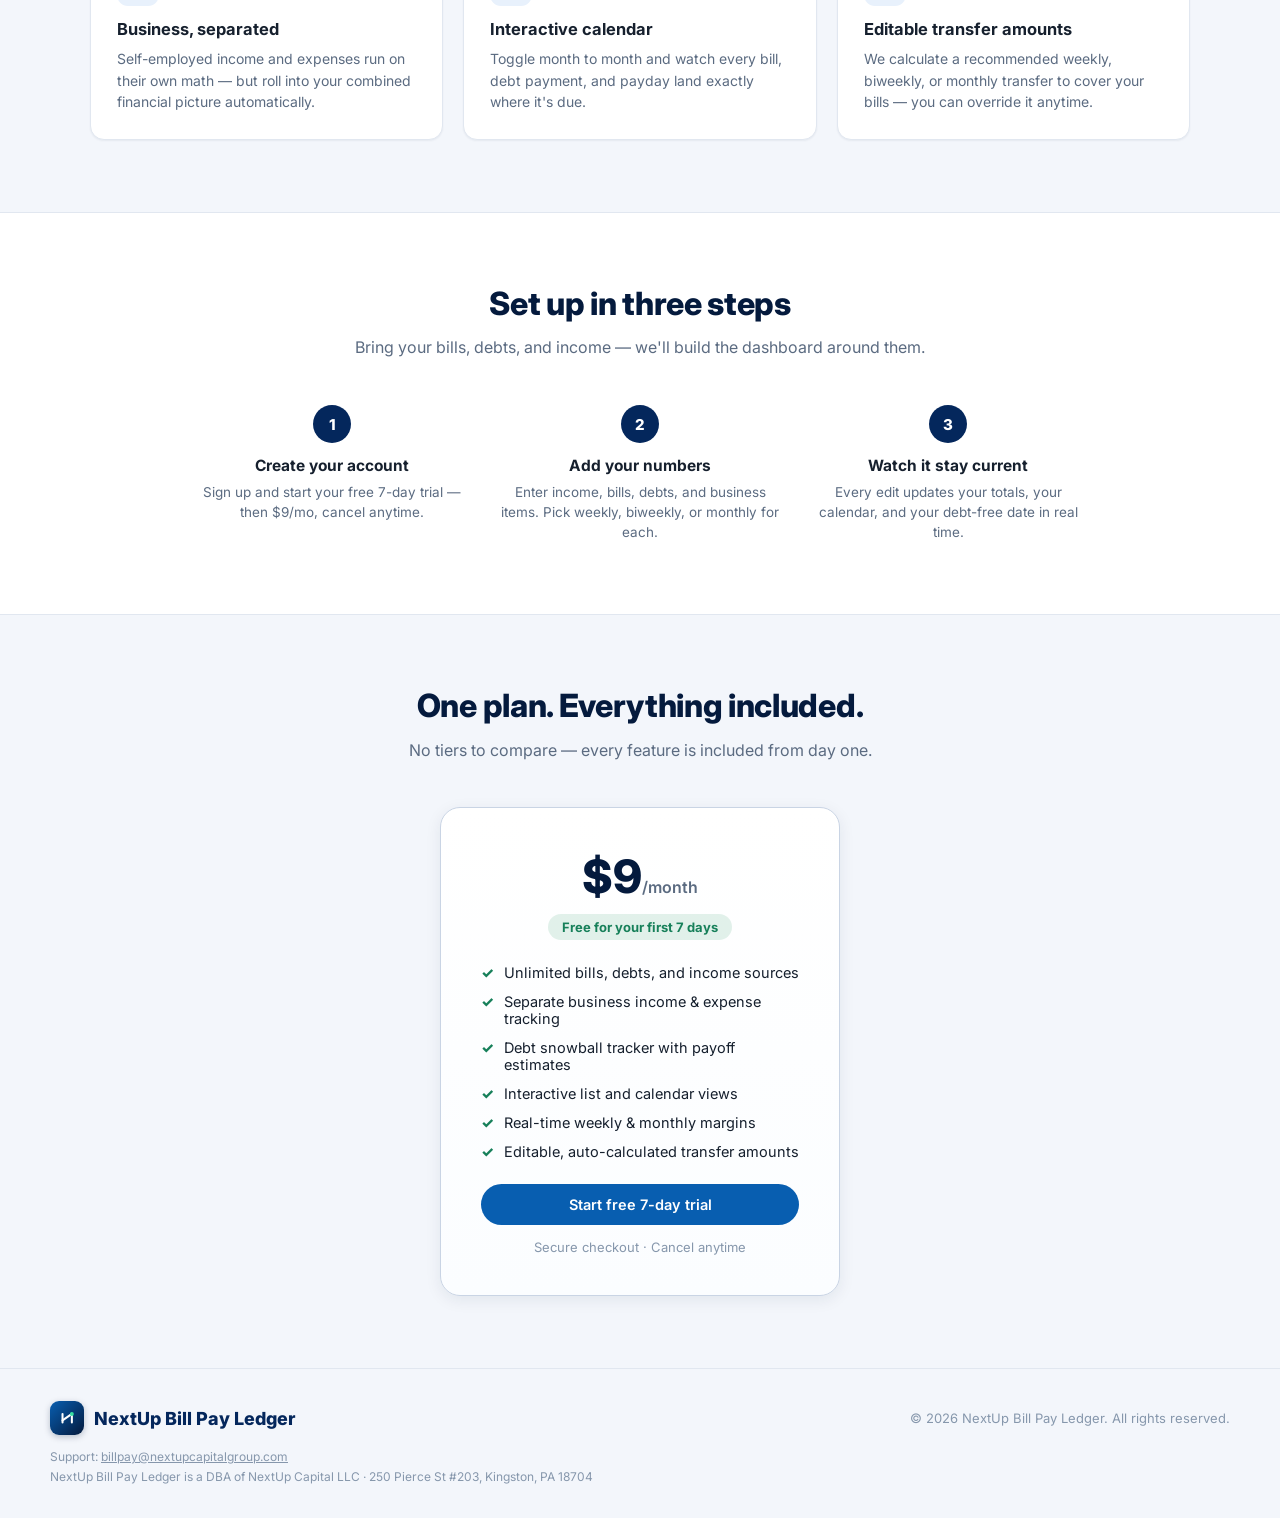
==== commit d26d1b6d: "Add files via upload" ====
--- a/index.html
+++ b/index.html
@@ -13,7 +13,14 @@
 
 <nav class="nav">
   <div class="nav-inner">
-    <div class="brand"><span class="brand-mark">N</span> NextUp Bill Pay Ledger</div>
+    <div class="brand"><span class="brand-mark">
+      <svg viewBox="0 0 24 24" fill="none" xmlns="http://www.w3.org/2000/svg">
+        <path d="M6.5 17V7" stroke="#fff" stroke-width="2.4" stroke-linecap="round"/>
+        <path d="M17.5 17V7" stroke="#fff" stroke-width="2.4" stroke-linecap="round"/>
+        <path d="M6.5 14.5L17.5 7" stroke="#fff" stroke-width="2.4" stroke-linecap="round" stroke-linejoin="round"/>
+        <circle class="tick" cx="17.5" cy="7" r="2.3" fill="#34e0a1"/>
+      </svg>
+    </span> NextUp Bill Pay Ledger</div>
     <button class="nav-toggle" id="navToggle" aria-label="Toggle menu" aria-expanded="false">&#9776;</button>
     <div class="nav-menu" id="navMenu">
       <div class="nav-links">
@@ -30,6 +37,10 @@
 </nav>
 
 <header class="hero">
+  <span class="hero-blob b1"></span>
+  <span class="hero-blob b2"></span>
+  <span class="hero-blob b3"></span>
+
   <div class="hero-inner">
     <span class="eyebrow">Built for W2 + self-employed income</span>
     <h1>Every bill, every debt, every dollar <span>in one clean view.</span></h1>
@@ -43,12 +54,31 @@
 
   <div class="hero-mock">
     <div class="mock-bar"><span class="mock-dot"></span><span class="mock-dot"></span><span class="mock-dot"></span></div>
-    <div class="mock-body">
-      <div class="mock-card blue"><div class="lbl">Monthly Income</div><div class="val">$6,832</div></div>
-      <div class="mock-card"><div class="lbl">Monthly Expenses</div><div class="val">$5,540</div></div>
-      <div class="mock-card green"><div class="lbl">Monthly Margin</div><div class="val">+$1,292</div></div>
-      <div class="mock-card orange"><div class="lbl">Business Net</div><div class="val">-$547</div></div>
-    </div>
+    <div class="mock-blur">
+      <div class="mock-body">
+        <div class="mock-card blue"><div class="lbl">Monthly Income</div><div class="val">$6,832</div></div>
+        <div class="mock-card"><div class="lbl">Monthly Expenses</div><div class="val">$5,540</div></div>
+        <div class="mock-card green"><div class="lbl">Monthly Margin</div><div class="val">+$1,292</div></div>
+        <div class="mock-card orange"><div class="lbl">Business Net</div><div class="val">-$547</div></div>
+      </div>
+      <div class="mock-panels">
+        <div class="mock-panel">
+          <div class="mock-panel-title">📅 Interactive calendar</div>
+          <div class="mock-calendar">
+            <span></span><span></span><span class="d-bill"></span><span></span><span class="d-income"></span><span></span><span></span>
+            <span></span><span class="d-debt"></span><span></span><span></span><span class="d-bill"></span><span></span><span class="d-income"></span>
+            <span></span><span></span><span class="d-bill"></span><span></span><span></span><span class="d-debt"></span><span></span>
+          </div>
+        </div>
+        <div class="mock-panel">
+          <div class="mock-panel-title">❤️‍🔥 Debt snowball</div>
+          <div class="mock-debt-row"><span>Visa</span><div class="mock-bar-track"><div class="mock-bar-fill" style="--pct:72%"></div></div></div>
+          <div class="mock-debt-row"><span>Store Card</span><div class="mock-bar-track"><div class="mock-bar-fill" style="--pct:45%"></div></div></div>
+          <div class="mock-debt-row"><span>Car Loan</span><div class="mock-bar-track"><div class="mock-bar-fill" style="--pct:20%"></div></div></div>
+        </div>
+      </div>
+    </div>
+    <div class="mock-peek-badge"><span>&#128274; Your real numbers, unlocked after signup</span></div>
   </div>
 </header>
 
@@ -140,7 +170,14 @@
 
 <footer class="footer">
   <div class="footer-inner">
-    <div class="brand"><span class="brand-mark">N</span> NextUp Bill Pay Ledger</div>
+    <div class="brand"><span class="brand-mark">
+      <svg viewBox="0 0 24 24" fill="none" xmlns="http://www.w3.org/2000/svg">
+        <path d="M6.5 17V7" stroke="#fff" stroke-width="2.4" stroke-linecap="round"/>
+        <path d="M17.5 17V7" stroke="#fff" stroke-width="2.4" stroke-linecap="round"/>
+        <path d="M6.5 14.5L17.5 7" stroke="#fff" stroke-width="2.4" stroke-linecap="round" stroke-linejoin="round"/>
+        <circle class="tick" cx="17.5" cy="7" r="2.3" fill="#34e0a1"/>
+      </svg>
+    </span> NextUp Bill Pay Ledger</div>
     <div>&copy; 2026 NextUp Bill Pay Ledger. All rights reserved.</div>
     <div class="footer-legal">
       Support: <a href="mailto:billpay@nextupcapitalgroup.com">billpay@nextupcapitalgroup.com</a><br>
--- a/css/styles.css
+++ b/css/styles.css
@@ -84,18 +84,45 @@
 .brand { display: flex; align-items: center; gap: 10px; font-weight: 800; font-size: 18px; color: var(--chase-blue-dark); white-space: nowrap; }
 .brand-mark {
   width: 34px; height: 34px; border-radius: 9px; background: linear-gradient(135deg, var(--chase-blue), var(--chase-blue-darker));
-  display: flex; align-items: center; justify-content: center; color: #fff; font-weight: 800; font-size: 15px;
+  display: flex; align-items: center; justify-content: center; flex-shrink: 0; box-shadow: 0 2px 6px rgba(4,26,61,0.25);
+}
+.brand-mark svg { width: 60%; height: 60%; }
+.brand-mark .tick { animation: tickPulse 2.6s ease-in-out infinite; transform-origin: center; }
+@keyframes tickPulse {
+  0%, 100% { opacity: 1; transform: scale(1); }
+  50% { opacity: 0.7; transform: scale(1.25); }
+}
+@media (prefers-reduced-motion: reduce) {
+  .brand-mark .tick { animation: none; }
 }
 .nav-links { display: flex; align-items: center; gap: 28px; font-size: 14.5px; font-weight: 600; color: var(--text-muted); }
 .nav-links a:hover { color: var(--chase-blue); }
-.nav-cta { display: flex; align-items: center; gap: 10px; }
+.nav-cta { display: flex; align-items: center; gap: 20px; }
 .nav-toggle {
   display: none; width: 38px; height: 38px; align-items: center; justify-content: center;
   background: none; border: 1px solid var(--border-strong); border-radius: 8px; font-size: 18px; color: var(--chase-blue-dark);
 }
 
-.hero { padding: 88px 24px 60px; background: radial-gradient(1200px 500px at 50% -10%, var(--chase-blue-light), transparent); }
-.hero-inner { max-width: 780px; margin: 0 auto; text-align: center; }
+.hero { padding: 88px 24px 60px; background: radial-gradient(1200px 500px at 50% -10%, var(--chase-blue-light), transparent); position: relative; overflow: hidden; }
+.hero-inner { max-width: 780px; margin: 0 auto; text-align: center; position: relative; z-index: 1; }
+
+.hero-blob {
+  position: absolute; border-radius: 50%; filter: blur(70px); opacity: 0.28; z-index: 0; pointer-events: none;
+  animation: blobFloat 16s ease-in-out infinite;
+}
+.hero-blob.b1 { width: 360px; height: 360px; background: var(--chase-blue); top: -100px; left: -80px; }
+.hero-blob.b2 { width: 300px; height: 300px; background: var(--income-green); top: 10%; right: -100px; animation-delay: -5s; }
+.hero-blob.b3 { width: 240px; height: 240px; background: var(--business-orange); bottom: -80px; left: 30%; animation-delay: -10s; }
+
+@keyframes blobFloat {
+  0%, 100% { transform: translate(0, 0) scale(1); }
+  33% { transform: translate(30px, -24px) scale(1.1); }
+  66% { transform: translate(-24px, 20px) scale(0.94); }
+}
+
+@media (prefers-reduced-motion: reduce) {
+  .hero-blob, .hero-mock, .mock-bar-fill { animation: none !important; }
+}
 .eyebrow {
   display: inline-flex; align-items: center; gap: 6px; padding: 6px 14px; border-radius: 999px;
   background: var(--chase-blue-light); color: var(--chase-blue-dark); font-size: 13px; font-weight: 700; margin-bottom: 22px;
@@ -108,11 +135,26 @@
 
 .hero-mock {
   max-width: 980px; margin: 56px auto 0; border-radius: var(--radius-lg); overflow: hidden;
-  box-shadow: var(--shadow-lg); border: 1px solid var(--border);
+  box-shadow: var(--shadow-lg); border: 1px solid var(--border); position: relative; z-index: 1;
+  animation: mockFloat 7s ease-in-out infinite;
+}
+@keyframes mockFloat {
+  0%, 100% { transform: translateY(0); }
+  50% { transform: translateY(-10px); }
 }
 .mock-bar { background: var(--chase-blue-darker); padding: 12px 18px; display: flex; gap: 6px; }
 .mock-dot { width: 10px; height: 10px; border-radius: 50%; background: rgba(255,255,255,0.25); }
-.mock-body { background: #fff; padding: 28px; display: grid; grid-template-columns: repeat(4, 1fr); gap: 16px; }
+
+.mock-blur { background: #fff; filter: blur(3.5px); user-select: none; }
+.mock-peek-badge {
+  position: absolute; inset: 0; top: 44px; display: flex; align-items: center; justify-content: center; pointer-events: none;
+}
+.mock-peek-badge span {
+  background: rgba(4,26,61,0.88); color: #fff; padding: 11px 22px; border-radius: 999px; font-size: 13.5px; font-weight: 700;
+  box-shadow: var(--shadow-lg); white-space: nowrap;
+}
+
+.mock-body { padding: 28px 28px 0; display: grid; grid-template-columns: repeat(4, 1fr); gap: 16px; }
 .mock-card { border: 1px solid var(--border); border-radius: var(--radius); padding: 16px; }
 .mock-card .lbl { font-size: 11.5px; text-transform: uppercase; letter-spacing: .06em; color: var(--text-faint); font-weight: 700; }
 .mock-card .val { font-size: 22px; font-weight: 800; margin-top: 6px; }
@@ -121,17 +163,48 @@
 .mock-card.orange .val { color: var(--business-orange); }
 .mock-card.blue .val { color: var(--chase-blue); }
 
+.mock-panels { padding: 20px 28px 28px; display: grid; grid-template-columns: 1fr 1fr; gap: 16px; }
+.mock-panel { border: 1px solid var(--border); border-radius: var(--radius); padding: 16px; }
+.mock-panel-title { font-size: 12.5px; font-weight: 700; color: var(--text-muted); margin-bottom: 12px; }
+
+.mock-calendar { display: grid; grid-template-columns: repeat(7, 1fr); gap: 6px; }
+.mock-calendar span { aspect-ratio: 1; border-radius: 5px; background: var(--bg); position: relative; }
+.mock-calendar span.d-bill::after,
+.mock-calendar span.d-income::after,
+.mock-calendar span.d-debt::after {
+  content: ""; position: absolute; inset: 3px; border-radius: 3px;
+}
+.mock-calendar span.d-bill::after { background: var(--bill-blue); }
+.mock-calendar span.d-income::after { background: var(--income-green); }
+.mock-calendar span.d-debt::after { background: var(--debt-red); }
+
+.mock-debt-row { display: flex; align-items: center; gap: 10px; font-size: 12px; font-weight: 600; color: var(--text-muted); margin-top: 10px; }
+.mock-debt-row:first-of-type { margin-top: 2px; }
+.mock-debt-row span { width: 62px; flex-shrink: 0; }
+.mock-bar-track { flex: 1; height: 8px; border-radius: 5px; background: var(--bg); overflow: hidden; }
+.mock-bar-fill {
+  height: 100%; border-radius: 5px; width: 0; background: linear-gradient(90deg, var(--chase-blue), var(--income-green));
+  animation: growBar 1.6s ease-out forwards;
+}
+@keyframes growBar { from { width: 0; } to { width: var(--pct); } }
+
 .section { padding: 72px 24px; }
 .section-head { max-width: 640px; margin: 0 auto 44px; text-align: center; }
 .section-head h2 { font-size: 32px; font-weight: 800; color: var(--chase-blue-darker); letter-spacing: -0.01em; }
 .section-head p { margin-top: 12px; color: var(--text-muted); font-size: 16px; line-height: 1.6; }
 
 .feature-grid { max-width: 1100px; margin: 0 auto; display: grid; grid-template-columns: repeat(3, 1fr); gap: 20px; }
-.feature-card { background: var(--card-bg); border: 1px solid var(--border); border-radius: var(--radius); padding: 26px; box-shadow: var(--shadow-sm); }
+.feature-card {
+  background: var(--card-bg); border: 1px solid var(--border); border-radius: var(--radius); padding: 26px; box-shadow: var(--shadow-sm);
+  transition: transform .2s ease, box-shadow .2s ease;
+}
+.feature-card:hover { transform: translateY(-6px); box-shadow: var(--shadow-lg); }
 .feature-icon {
   width: 42px; height: 42px; border-radius: 11px; display: flex; align-items: center; justify-content: center;
   background: var(--chase-blue-light); color: var(--chase-blue); font-size: 19px; margin-bottom: 14px;
-}
+  transition: transform .2s ease;
+}
+.feature-card:hover .feature-icon { transform: scale(1.12) rotate(-4deg); }
 .feature-card h3 { font-size: 16.5px; font-weight: 700; }
 .feature-card p { margin-top: 8px; font-size: 14px; color: var(--text-muted); line-height: 1.55; }
 
@@ -169,6 +242,10 @@
 .auth-shell { min-height: 100vh; display: flex; align-items: center; justify-content: center; padding: 40px 20px; background: linear-gradient(160deg, var(--chase-blue-darker), var(--chase-blue) 65%); }
 .auth-card { background: #fff; border-radius: var(--radius-lg); box-shadow: var(--shadow-lg); padding: 40px; width: 100%; max-width: 420px; }
 .auth-card.wide { max-width: 520px; }
+.auth-card.checkout-card { max-width: 560px; padding: 40px 40px 32px; }
+
+#checkoutEl { margin-top: 4px; }
+.checkout-loading { text-align: center; padding: 48px 0; color: var(--text-muted); font-size: 14px; }
 .auth-brand { display: flex; align-items: center; gap: 10px; justify-content: center; margin-bottom: 22px; }
 .auth-card h1 { font-size: 22px; font-weight: 800; text-align: center; color: var(--chase-blue-darker); }
 .auth-card p.sub { text-align: center; color: var(--text-muted); font-size: 14px; margin-top: 6px; }
@@ -417,6 +494,9 @@
   .section-head h2 { font-size: 26px; }
   .price-card { padding: 28px 20px; }
   .price-tag { font-size: 38px; }
+  .mock-body { grid-template-columns: 1fr 1fr; padding: 20px 20px 0; }
+  .mock-panels { grid-template-columns: 1fr; padding: 16px 20px 20px; }
+  .mock-peek-badge span { font-size: 12px; padding: 9px 16px; white-space: normal; text-align: center; }
 }
 
 @media (max-width: 860px) and (min-width: 601px) {
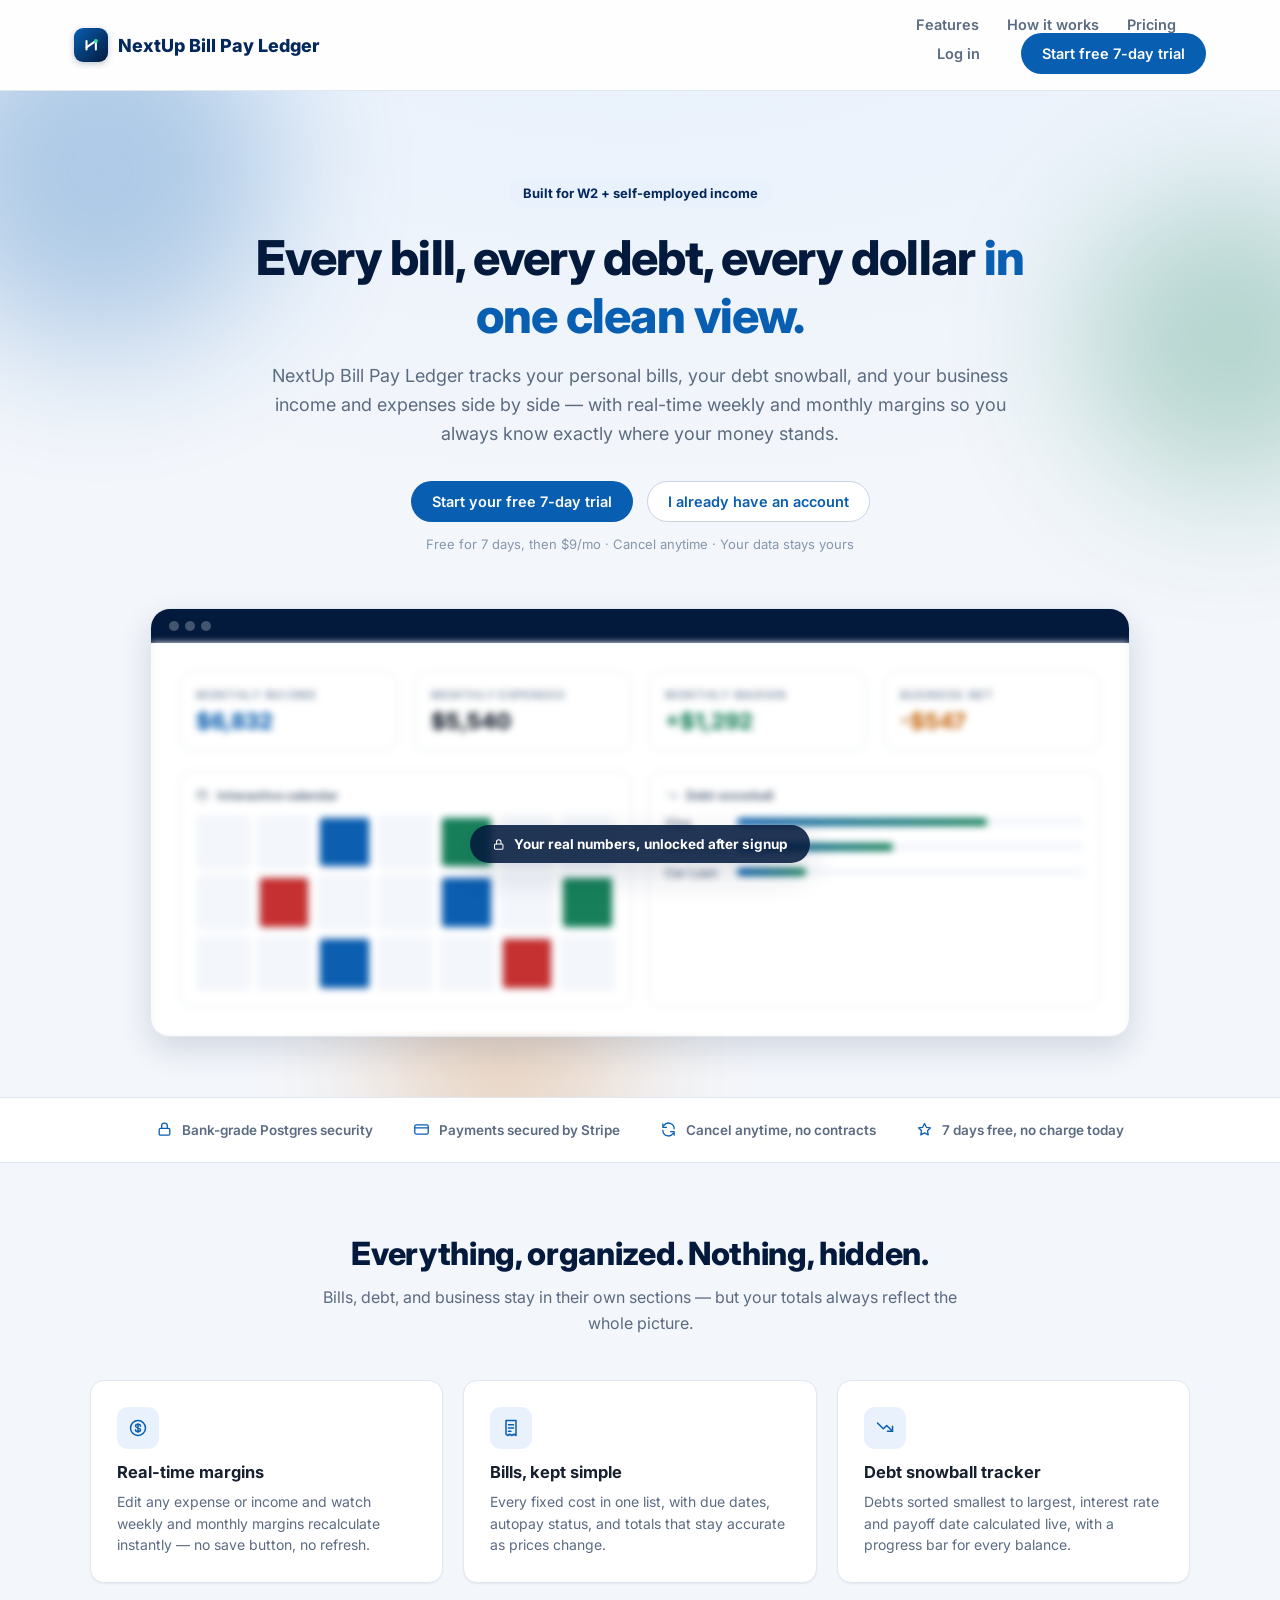
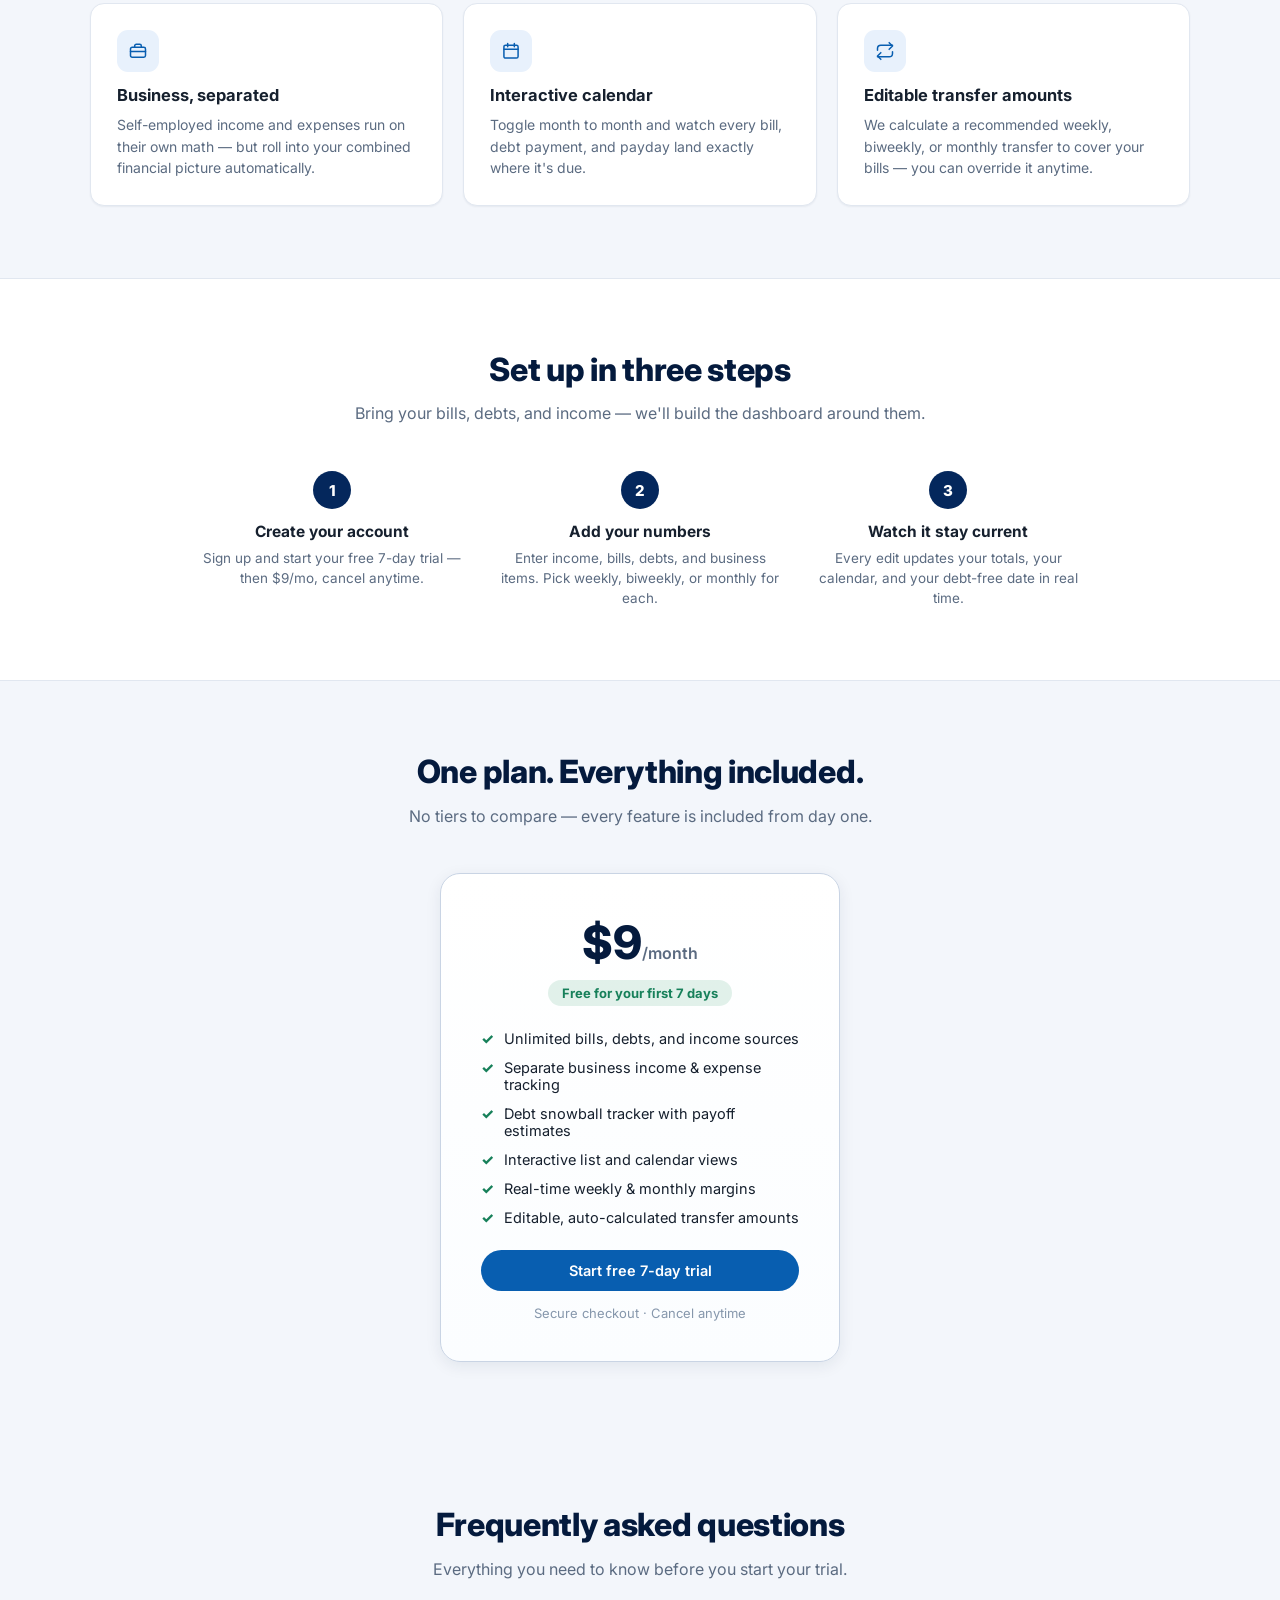
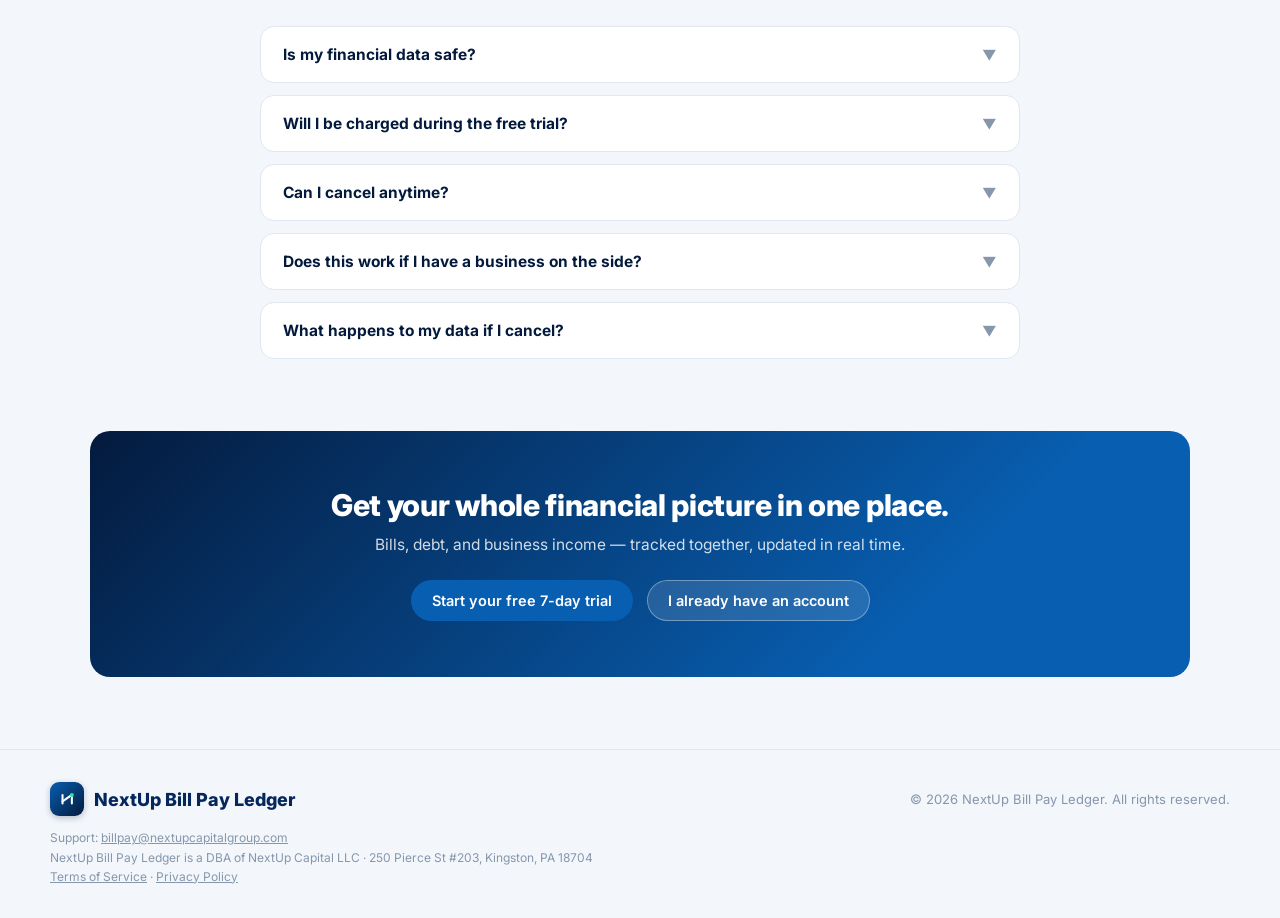
==== commit 73ac75a2: "Add files via upload" ====
--- a/index.html
+++ b/index.html
@@ -63,7 +63,7 @@
       </div>
       <div class="mock-panels">
         <div class="mock-panel">
-          <div class="mock-panel-title">📅 Interactive calendar</div>
+          <div class="mock-panel-title"><svg viewBox="0 0 24 24" fill="none" stroke="currentColor" stroke-width="1.8" stroke-linecap="round" stroke-linejoin="round"><rect x="3.5" y="5" width="17" height="15.5" rx="2"/><path d="M8 3v4M16 3v4M3.5 10h17"/></svg> Interactive calendar</div>
           <div class="mock-calendar">
             <span></span><span></span><span class="d-bill"></span><span></span><span class="d-income"></span><span></span><span></span>
             <span></span><span class="d-debt"></span><span></span><span></span><span class="d-bill"></span><span></span><span class="d-income"></span>
@@ -71,57 +71,66 @@
           </div>
         </div>
         <div class="mock-panel">
-          <div class="mock-panel-title">❤️‍🔥 Debt snowball</div>
+          <div class="mock-panel-title"><svg viewBox="0 0 24 24" fill="none" stroke="currentColor" stroke-width="1.8" stroke-linecap="round" stroke-linejoin="round"><path d="M3 6l7 7 4-4 7 7"/><path d="M15 16h6v-6"/></svg> Debt snowball</div>
           <div class="mock-debt-row"><span>Visa</span><div class="mock-bar-track"><div class="mock-bar-fill" style="--pct:72%"></div></div></div>
           <div class="mock-debt-row"><span>Store Card</span><div class="mock-bar-track"><div class="mock-bar-fill" style="--pct:45%"></div></div></div>
           <div class="mock-debt-row"><span>Car Loan</span><div class="mock-bar-track"><div class="mock-bar-fill" style="--pct:20%"></div></div></div>
         </div>
       </div>
     </div>
-    <div class="mock-peek-badge"><span>&#128274; Your real numbers, unlocked after signup</span></div>
+    <div class="mock-peek-badge"><span><svg viewBox="0 0 24 24" fill="none" stroke="currentColor" stroke-width="1.8" stroke-linecap="round" stroke-linejoin="round"><rect x="4.5" y="10.5" width="15" height="9.5" rx="2"/><path d="M8 10.5V7a4 4 0 0 1 8 0v3.5"/></svg> Your real numbers, unlocked after signup</span></div>
   </div>
 </header>
 
-<section class="section" id="features">
+<div class="trust-bar">
+  <div class="trust-bar-inner">
+    <div class="trust-item"><span class="ic"><svg viewBox="0 0 24 24" fill="none" stroke="currentColor" stroke-width="1.8" stroke-linecap="round" stroke-linejoin="round"><rect x="4.5" y="10.5" width="15" height="9.5" rx="2"/><path d="M8 10.5V7a4 4 0 0 1 8 0v3.5"/></svg></span> Bank-grade Postgres security</div>
+    <div class="trust-item"><span class="ic"><svg viewBox="0 0 24 24" fill="none" stroke="currentColor" stroke-width="1.8" stroke-linecap="round" stroke-linejoin="round"><rect x="2.5" y="5.5" width="19" height="13" rx="2.2"/><path d="M2.5 9.8h19"/></svg></span> Payments secured by Stripe</div>
+    <div class="trust-item"><span class="ic"><svg viewBox="0 0 24 24" fill="none" stroke="currentColor" stroke-width="1.8" stroke-linecap="round" stroke-linejoin="round"><path d="M20 11a8 8 0 0 0-14.6-4.6M4 4v5h5"/><path d="M4 13a8 8 0 0 0 14.6 4.6M20 20v-5h-5"/></svg></span> Cancel anytime, no contracts</div>
+    <div class="trust-item"><span class="ic"><svg viewBox="0 0 24 24" fill="none" stroke="currentColor" stroke-width="1.8" stroke-linecap="round" stroke-linejoin="round"><path d="M12 3.5l2.6 5.4 5.9.7-4.3 4.1 1.1 5.9L12 16.8l-5.3 2.8 1.1-5.9-4.3-4.1 5.9-.7z"/></svg></span> 7 days free, no charge today</div>
+  </div>
+</div>
+
+<section class="section reveal" id="features">
   <div class="section-head">
     <h2>Everything, organized. Nothing, hidden.</h2>
     <p>Bills, debt, and business stay in their own sections — but your totals always reflect the whole picture.</p>
   </div>
   <div class="feature-grid">
     <div class="feature-card">
-      <div class="feature-icon">&#128176;</div>
+      <div class="feature-icon"><svg viewBox="0 0 24 24" fill="none" stroke="currentColor" stroke-width="1.8" stroke-linecap="round" stroke-linejoin="round"><circle cx="12" cy="12" r="9"/><path d="M12 7v10M15 9.8c0-1.3-1.3-2.3-3-2.3s-3 .9-3 2.1c0 3.1 6 1.4 6 4.5 0 1.3-1.3 2.2-3 2.2s-3-1-3-2.3"/></svg></div>
       <h3>Real-time margins</h3>
       <p>Edit any expense or income and watch weekly and monthly margins recalculate instantly — no save button, no refresh.</p>
     </div>
     <div class="feature-card">
-      <div class="feature-icon">&#129534;</div>
+      <div class="feature-icon"><svg viewBox="0 0 24 24" fill="none" stroke="currentColor" stroke-width="1.8" stroke-linecap="round" stroke-linejoin="round"><path d="M6 3h12v18l-2.5-1.6L13 21l-2.5-1.6L8 21l-2-1.6z"/><path d="M9 8h6M9 12h6M9 16h3"/></svg></div>
       <h3>Bills, kept simple</h3>
       <p>Every fixed cost in one list, with due dates, autopay status, and totals that stay accurate as prices change.</p>
     </div>
     <div class="feature-card">
-      <div class="feature-icon">&#10084;&#65039;&#8205;&#128293;</div>
+      <div class="feature-icon"><svg viewBox="0 0 24 24" fill="none" stroke="currentColor" stroke-width="1.8" stroke-linecap="round" stroke-linejoin="round"><path d="M3 6l7 7 4-4 7 7"/><path d="M15 16h6v-6"/></svg></div>
       <h3>Debt snowball tracker</h3>
       <p>Debts sorted smallest to largest, interest rate and payoff date calculated live, with a progress bar for every balance.</p>
     </div>
     <div class="feature-card">
-      <div class="feature-icon">&#128188;</div>
+      <div class="feature-icon"><svg viewBox="0 0 24 24" fill="none" stroke="currentColor" stroke-width="1.8" stroke-linecap="round" stroke-linejoin="round"><rect x="3" y="7.5" width="18" height="12" rx="2"/><path d="M8 7.5V6a2 2 0 0 1 2-2h4a2 2 0 0 1 2 2v1.5M3 12.5h18"/></svg></div>
       <h3>Business, separated</h3>
       <p>Self-employed income and expenses run on their own math — but roll into your combined financial picture automatically.</p>
     </div>
     <div class="feature-card">
-      <div class="feature-icon">&#128197;</div>
+      <div class="feature-icon"><svg viewBox="0 0 24 24" fill="none" stroke="currentColor" stroke-width="1.8" stroke-linecap="round" stroke-linejoin="round"><rect x="3.5" y="5" width="17" height="15.5" rx="2"/><path d="M8 3v4M16 3v4M3.5 10h17"/></svg></div>
       <h3>Interactive calendar</h3>
       <p>Toggle month to month and watch every bill, debt payment, and payday land exactly where it's due.</p>
     </div>
     <div class="feature-card">
-      <div class="feature-icon">&#128260;</div>
+      <div class="feature-icon"><svg viewBox="0 0 24 24" fill="none" stroke="currentColor" stroke-width="1.8" stroke-linecap="round" stroke-linejoin="round"><path d="M17 2l4 4-4 4"/><path d="M3 11V9a4 4 0 0 1 4-4h14"/><path d="M7 22l-4-4 4-4"/><path d="M21 13v2a4 4 0 0 1-4 4H3"/></svg></div>
       <h3>Editable transfer amounts</h3>
       <p>We calculate a recommended weekly, biweekly, or monthly transfer to cover your bills — you can override it anytime.</p>
     </div>
   </div>
 </section>
 
-<section class="section" id="how" style="background:#fff;border-top:1px solid var(--border);border-bottom:1px solid var(--border);">
+<section class="section reveal" id="how" style="background:#fff;border-top:1px solid var(--border);border-bottom:1px solid var(--border);">
   <div class="section-head">
     <h2>Set up in three steps</h2>
     <p>Bring your bills, debts, and income — we'll build the dashboard around them.</p>
@@ -145,7 +154,7 @@
   </div>
 </section>
 
-<section class="section" id="pricing">
+<section class="section reveal" id="pricing">
   <div class="section-head">
     <h2>One plan. Everything included.</h2>
     <p>No tiers to compare — every feature is included from day one.</p>
@@ -168,6 +177,44 @@
   </div>
 </section>
 
+<section class="section reveal" id="faq">
+  <div class="section-head">
+    <h2>Frequently asked questions</h2>
+    <p>Everything you need to know before you start your trial.</p>
+  </div>
+  <div class="faq-wrap">
+    <div class="faq-item">
+      <button class="faq-q" type="button">Is my financial data safe? <span class="chev">&#9660;</span></button>
+      <div class="faq-a">Yes. Your data is stored in a secured Postgres database with row-level security, meaning only your authenticated account can ever read or write your records — not even other NextUp users. Payments are processed entirely by Stripe; we never see or store your full card number.</div>
+    </div>
+    <div class="faq-item">
+      <button class="faq-q" type="button">Will I be charged during the free trial? <span class="chev">&#9660;</span></button>
+      <div class="faq-a">No. You won't be charged anything for your first 7 days. If you don't cancel before the trial ends, your card is billed $9/month automatically. You can cancel anytime from your dashboard's "Manage billing" link.</div>
+    </div>
+    <div class="faq-item">
+      <button class="faq-q" type="button">Can I cancel anytime? <span class="chev">&#9660;</span></button>
+      <div class="faq-a">Yes — there are no contracts or lock-in periods. Cancel with one click from your dashboard, and you'll keep access through the end of your current billing period.</div>
+    </div>
+    <div class="faq-item">
+      <button class="faq-q" type="button">Does this work if I have a business on the side? <span class="chev">&#9660;</span></button>
+      <div class="faq-a">Yes — NextUp was built specifically for people juggling W2 income, personal bills, and self-employed or business income at the same time. Business transactions run on their own math but roll into your combined totals automatically.</div>
+    </div>
+    <div class="faq-item">
+      <button class="faq-q" type="button">What happens to my data if I cancel? <span class="chev">&#9660;</span></button>
+      <div class="faq-a">Your data stays associated with your account. If you'd like it fully deleted, just email us at <a href="mailto:billpay@nextupcapitalgroup.com">billpay@nextupcapitalgroup.com</a> and we'll remove it.</div>
+    </div>
+  </div>
+</section>
+
+<div class="cta-banner reveal">
+  <h2>Get your whole financial picture in one place.</h2>
+  <p>Bills, debt, and business income — tracked together, updated in real time.</p>
+  <div class="hero-actions">
+    <a href="signup.html" class="btn btn-primary">Start your free 7-day trial</a>
+    <a href="login.html" class="btn btn-secondary">I already have an account</a>
+  </div>
+</div>
+
 <footer class="footer">
   <div class="footer-inner">
     <div class="brand"><span class="brand-mark">
@@ -181,7 +228,8 @@
     <div>&copy; 2026 NextUp Bill Pay Ledger. All rights reserved.</div>
     <div class="footer-legal">
       Support: <a href="mailto:billpay@nextupcapitalgroup.com">billpay@nextupcapitalgroup.com</a><br>
-      NextUp Bill Pay Ledger is a DBA of NextUp Capital LLC · 250 Pierce St #203, Kingston, PA 18704
+      NextUp Bill Pay Ledger is a DBA of NextUp Capital LLC · 250 Pierce St #203, Kingston, PA 18704<br>
+      <a href="terms.html">Terms of Service</a> · <a href="privacy.html">Privacy Policy</a>
     </div>
   </div>
 </footer>
@@ -197,6 +245,34 @@
     navMenu.classList.remove('open');
     navToggle.setAttribute('aria-expanded', 'false');
   }));
+
+  const navEl = document.querySelector('.nav');
+  window.addEventListener('scroll', () => {
+    navEl.classList.toggle('scrolled', window.scrollY > 8);
+  }, { passive: true });
+
+  if ('IntersectionObserver' in window) {
+    const revealObserver = new IntersectionObserver((entries) => {
+      entries.forEach(entry => {
+        if (entry.isIntersecting) {
+          entry.target.classList.add('in-view');
+          revealObserver.unobserve(entry.target);
+        }
+      });
+    }, { threshold: 0.12 });
+    document.querySelectorAll('.reveal').forEach(el => revealObserver.observe(el));
+  } else {
+    document.querySelectorAll('.reveal').forEach(el => el.classList.add('in-view'));
+  }
+
+  document.querySelectorAll('.faq-q').forEach(btn => {
+    btn.addEventListener('click', () => {
+      const item = btn.closest('.faq-item');
+      const wasOpen = item.classList.contains('open');
+      document.querySelectorAll('.faq-item.open').forEach(i => i.classList.remove('open'));
+      if (!wasOpen) item.classList.add('open');
+    });
+  });
 </script>
 </body>
 </html>
--- a/css/styles.css
+++ b/css/styles.css
@@ -236,11 +236,67 @@
 .footer-legal { width: 100%; font-size: 12px; line-height: 1.6; color: var(--text-faint); }
 .footer-legal a { color: inherit; text-decoration: underline; }
 
+/* ---------- scroll reveal ---------- */
+.reveal { opacity: 0; transform: translateY(22px); transition: opacity .6s ease, transform .6s ease; }
+.reveal.in-view { opacity: 1; transform: translateY(0); }
+@media (prefers-reduced-motion: reduce) {
+  .reveal { opacity: 1; transform: none; transition: none; }
+}
+
+/* ---------- sticky nav scrolled state ---------- */
+.nav.scrolled { box-shadow: 0 2px 14px rgba(8,30,61,0.08); background: rgba(255,255,255,0.97); }
+
+/* ---------- trust bar ---------- */
+.trust-bar { border-top: 1px solid var(--border); border-bottom: 1px solid var(--border); background: #fff; padding: 22px 24px; }
+.trust-bar-inner {
+  max-width: 1100px; margin: 0 auto; display: flex; justify-content: center; align-items: center;
+  gap: 40px; flex-wrap: wrap; text-align: center;
+}
+.trust-item { display: flex; align-items: center; gap: 9px; font-size: 13.5px; font-weight: 600; color: var(--text-muted); }
+.trust-item .ic { font-size: 17px; color: var(--chase-blue); }
+
+/* ---------- inline SVG icon sizing ---------- */
+.ic svg, .feature-icon svg, .mock-panel-title svg, .mock-peek-badge svg { width: 1em; height: 1em; display: inline-block; vertical-align: -0.15em; stroke: currentColor; flex-shrink: 0; }
+.feature-icon svg { width: 20px; height: 20px; vertical-align: middle; }
+.mock-panel-title svg, .mock-peek-badge svg { margin-right: 5px; }
+
+/* ---------- FAQ ---------- */
+.faq-wrap { max-width: 760px; margin: 0 auto; display: flex; flex-direction: column; gap: 12px; }
+.faq-item { background: #fff; border: 1px solid var(--border); border-radius: var(--radius); overflow: hidden; }
+.faq-q {
+  width: 100%; display: flex; align-items: center; justify-content: space-between; gap: 16px;
+  padding: 18px 22px; background: none; border: none; text-align: left; font-size: 15.5px; font-weight: 700;
+  color: var(--chase-blue-darker); cursor: pointer;
+}
+.faq-q .chev { font-size: 14px; color: var(--text-faint); transition: transform .25s ease; flex-shrink: 0; }
+.faq-item.open .faq-q .chev { transform: rotate(180deg); }
+.faq-a {
+  max-height: 0; overflow: hidden; transition: max-height .3s ease, padding .3s ease;
+  padding: 0 22px; font-size: 14.5px; color: var(--text-muted); line-height: 1.6;
+}
+.faq-item.open .faq-a { max-height: 260px; padding: 0 22px 20px; }
+
+/* ---------- closing CTA banner ---------- */
+.cta-banner {
+  margin: 0 24px 72px; max-width: 1100px; margin-left: auto; margin-right: auto;
+  background: linear-gradient(135deg, var(--chase-blue-darker), var(--chase-blue) 75%);
+  border-radius: var(--radius-lg); padding: 56px 40px; text-align: center; position: relative; overflow: hidden;
+}
+.cta-banner h2 { color: #fff; font-size: 30px; font-weight: 800; letter-spacing: -0.01em; }
+.cta-banner p { color: rgba(255,255,255,0.82); margin-top: 12px; font-size: 15.5px; }
+.cta-banner .hero-actions { margin-top: 26px; }
+.cta-banner .btn-secondary { background: rgba(255,255,255,0.12); color: #fff; border-color: rgba(255,255,255,0.35); }
+.cta-banner .btn-secondary:hover { background: rgba(255,255,255,0.2); }
+
 /* ============================================================
    Auth / checkout pages
    ============================================================ */
-.auth-shell { min-height: 100vh; display: flex; align-items: center; justify-content: center; padding: 40px 20px; background: linear-gradient(160deg, var(--chase-blue-darker), var(--chase-blue) 65%); }
+.auth-shell { min-height: 100vh; display: flex; flex-direction: column; align-items: center; justify-content: center; gap: 18px; padding: 40px 20px; background: linear-gradient(160deg, var(--chase-blue-darker), var(--chase-blue) 65%); }
 .auth-card { background: #fff; border-radius: var(--radius-lg); box-shadow: var(--shadow-lg); padding: 40px; width: 100%; max-width: 420px; }
+.auth-legal-links { text-align: center; font-size: 12.5px; }
+.auth-legal-links a { color: rgba(255,255,255,0.75); }
+.auth-legal-links a:hover { color: #fff; }
+.auth-terms-note { text-align: center; margin-top: 14px; font-size: 12px; color: var(--text-faint); line-height: 1.5; }
 .auth-card.wide { max-width: 520px; }
 .auth-card.checkout-card { max-width: 560px; padding: 40px 40px 32px; }
 
@@ -574,3 +630,14 @@
   .cal-chip { width: 7px; height: 7px; min-width: 0; padding: 0; border-radius: 50%; font-size: 0; border-left: none; overflow: visible; }
   .cal-more, .cal-day-total { display: none; }
 }
+
+/* ---------- legal pages ---------- */
+.legal-wrap { max-width: 760px; margin: 0 auto; padding: 56px 24px 90px; }
+.legal-wrap .updated { color: var(--text-faint); font-size: 13px; margin-top: 6px; }
+.legal-wrap h1 { font-size: 32px; font-weight: 800; color: var(--chase-blue-darker); letter-spacing: -0.01em; }
+.legal-wrap h2 { font-size: 19px; font-weight: 700; color: var(--chase-blue-darker); margin-top: 40px; }
+.legal-wrap p, .legal-wrap li { font-size: 15px; line-height: 1.7; color: var(--text-muted); margin-top: 12px; }
+.legal-wrap ul, .legal-wrap ol { margin-top: 12px; padding-left: 22px; }
+.legal-wrap li { margin-top: 6px; }
+.legal-wrap a { color: var(--chase-blue); font-weight: 600; }
+.legal-notice { margin-top: 28px; padding: 14px 16px; background: var(--chase-blue-light); border: 1px solid var(--border); border-radius: var(--radius); font-size: 13.5px; color: var(--text-muted); line-height: 1.6; }
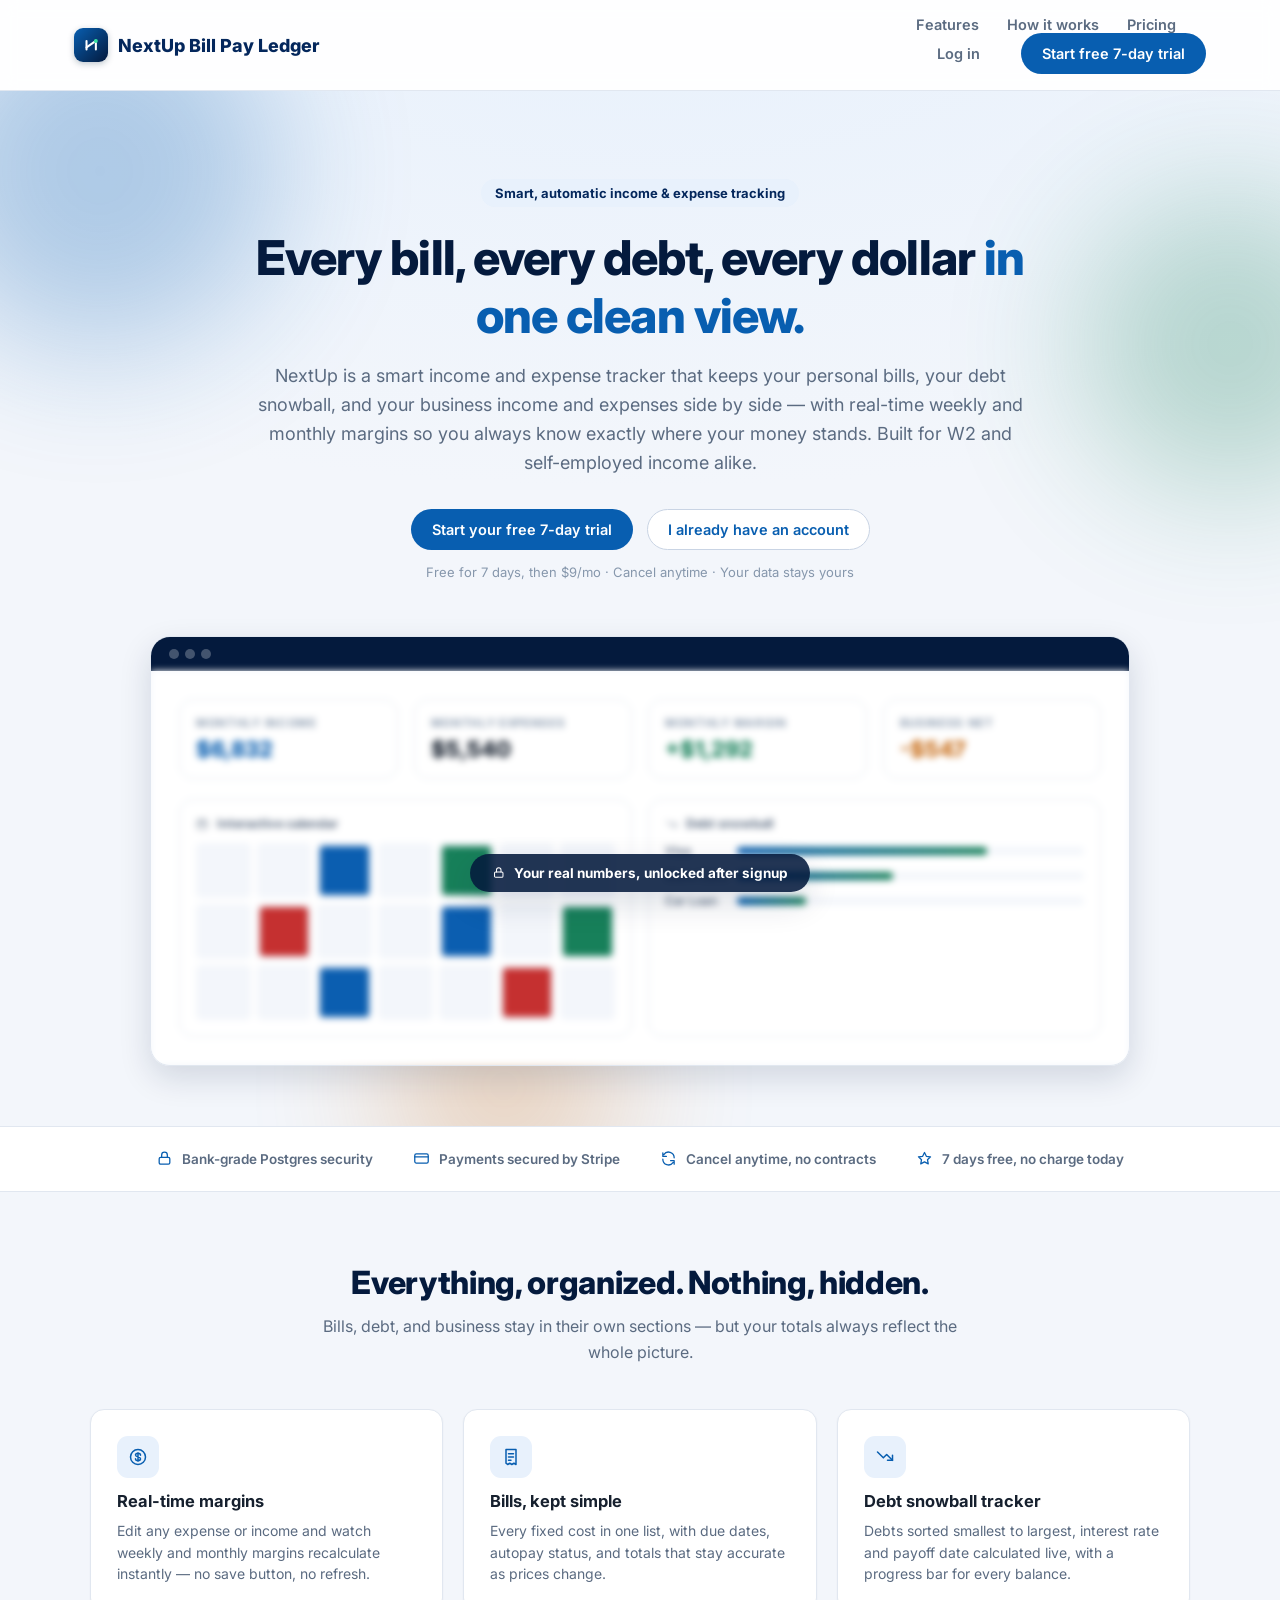
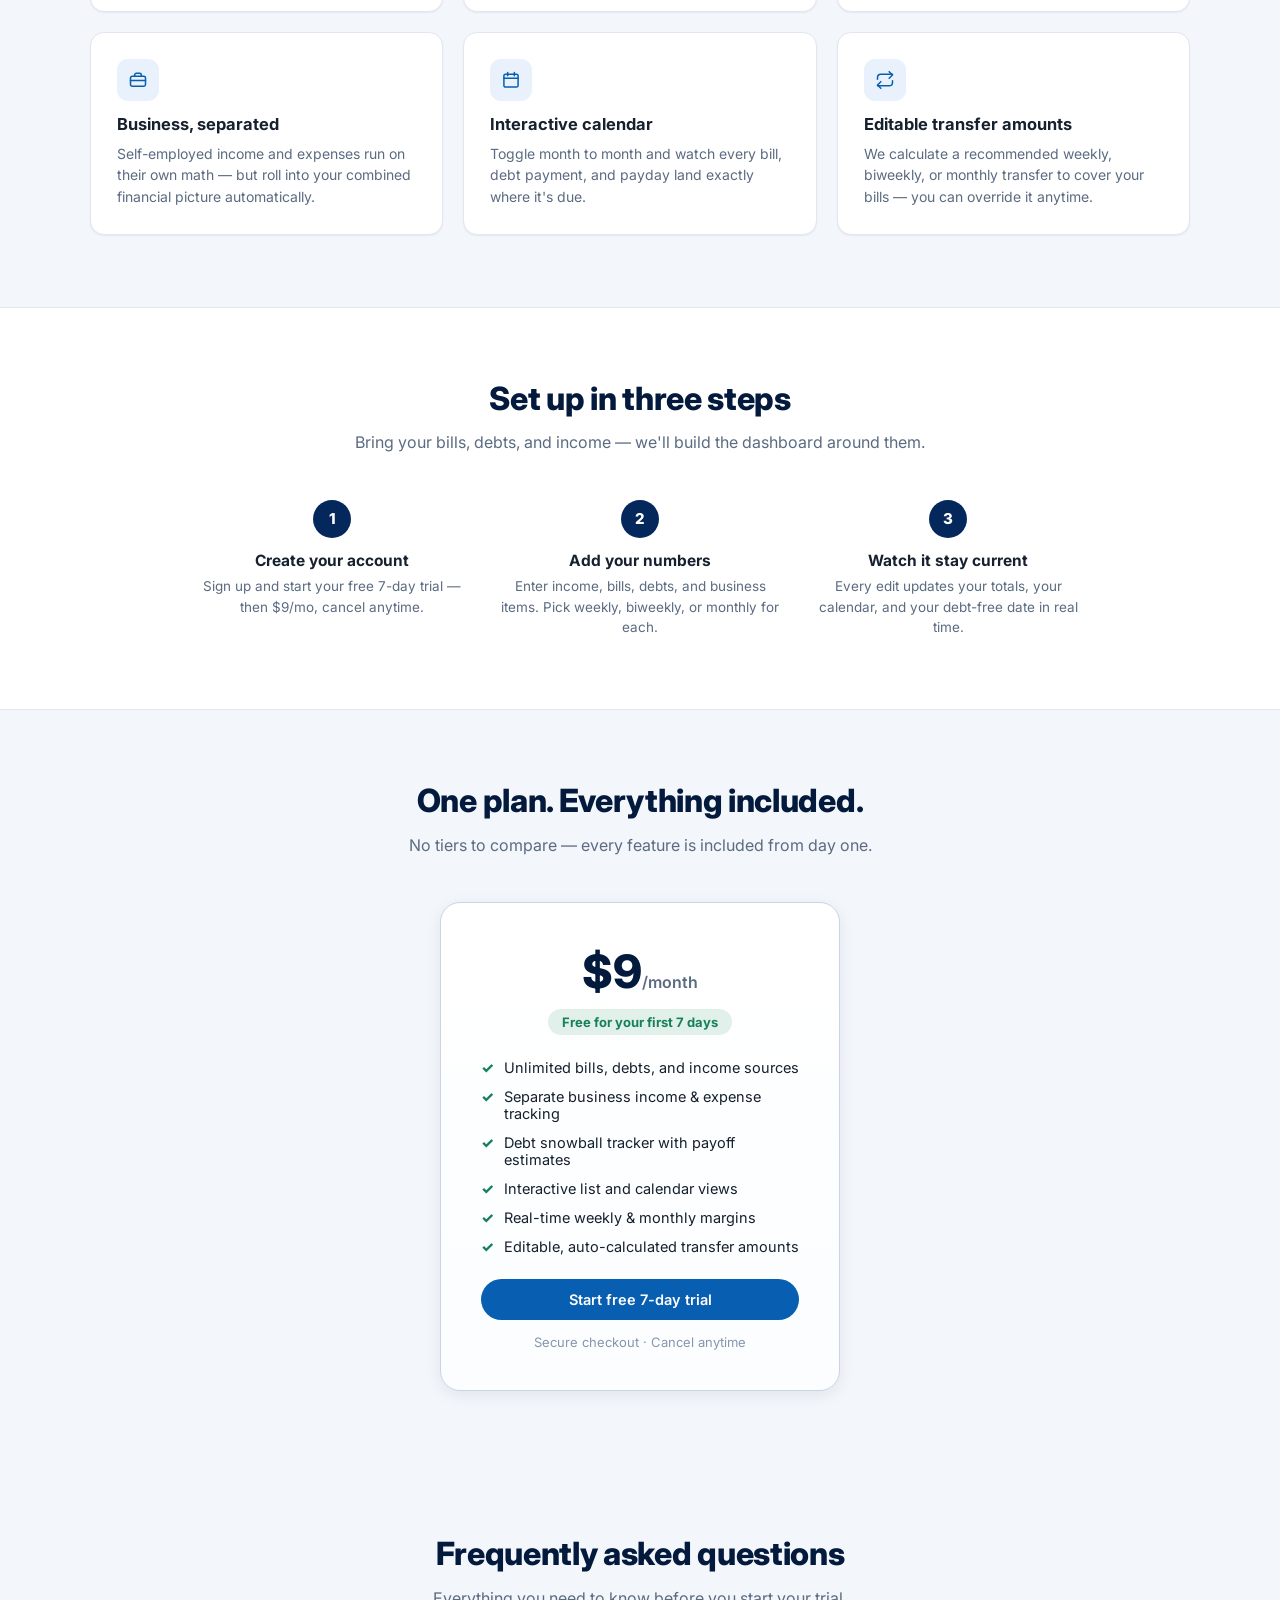
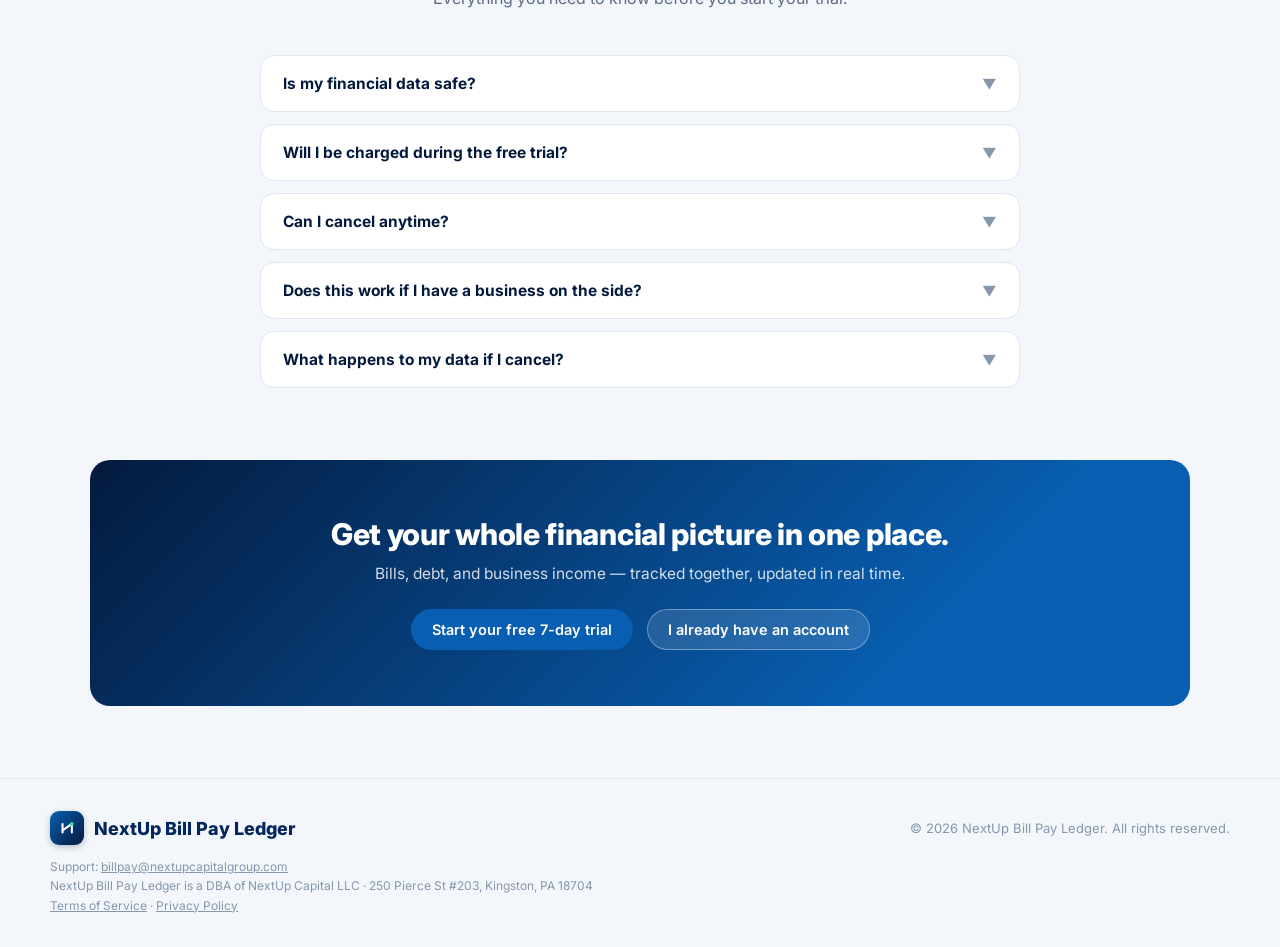
==== commit 90e0e47d: "Add files via upload" ====
--- a/index.html
+++ b/index.html
@@ -3,8 +3,8 @@
 <head>
 <meta charset="UTF-8">
 <meta name="viewport" content="width=device-width, initial-scale=1.0">
-<title>NextUp Bill Pay Ledger — Bills, Debt & Business in One Place</title>
-<meta name="description" content="Track your bills, debt payoff, and business income together. Real-time margins, an interactive calendar, and a debt snowball tracker — built for W2 and self-employed income alike.">
+<title>NextUp Bill Pay Ledger — Smart Income & Expense Tracker</title>
+<meta name="description" content="NextUp is a smart, automatic income and expense tracker for bills, debt payoff, and business finances. Real-time margins, an interactive calendar, and a debt snowball tracker — built for W2 and self-employed income alike.">
 <link rel="preconnect" href="https://fonts.googleapis.com">
 <link href="https://fonts.googleapis.com/css2?family=Inter:wght@400;500;600;700;800&display=swap" rel="stylesheet">
 <link rel="stylesheet" href="css/styles.css">
@@ -42,9 +42,9 @@
   <span class="hero-blob b3"></span>
 
   <div class="hero-inner">
-    <span class="eyebrow">Built for W2 + self-employed income</span>
+    <span class="eyebrow">Smart, automatic income &amp; expense tracking</span>
     <h1>Every bill, every debt, every dollar <span>in one clean view.</span></h1>
-    <p class="lead">NextUp Bill Pay Ledger tracks your personal bills, your debt snowball, and your business income and expenses side by side — with real-time weekly and monthly margins so you always know exactly where your money stands.</p>
+    <p class="lead">NextUp is a smart income and expense tracker that keeps your personal bills, your debt snowball, and your business income and expenses side by side — with real-time weekly and monthly margins so you always know exactly where your money stands. Built for W2 and self-employed income alike.</p>
     <div class="hero-actions">
       <a href="signup.html" class="btn btn-primary">Start your free 7-day trial</a>
       <a href="login.html" class="btn btn-secondary">I already have an account</a>
--- a/css/styles.css
+++ b/css/styles.css
@@ -553,6 +553,7 @@
   .mock-body { grid-template-columns: 1fr 1fr; padding: 20px 20px 0; }
   .mock-panels { grid-template-columns: 1fr; padding: 16px 20px 20px; }
   .mock-peek-badge span { font-size: 12px; padding: 9px 16px; white-space: normal; text-align: center; }
+  .auth-card.checkout-card { padding: 28px 22px; }
 }
 
 @media (max-width: 860px) and (min-width: 601px) {
@@ -564,6 +565,13 @@
    ============================================================ */
 .mobile-topbar { display: none; }
 
+.sidebar-toggle {
+  display: none; width: 34px; height: 34px; border-radius: 9px; border: 1px solid rgba(255,255,255,0.25);
+  background: rgba(255,255,255,0.06); color: #fff; align-items: center; justify-content: center; cursor: pointer;
+}
+.sidebar-toggle svg { width: 19px; height: 19px; stroke: currentColor; display: block; }
+.sidebar-backdrop { display: none; }
+
 @media (max-width: 860px) {
   .app-shell { flex-direction: column; }
 
@@ -571,25 +579,35 @@
     display: flex; align-items: center; justify-content: space-between; position: sticky; top: 0; z-index: 60;
     background: var(--chase-blue-darker); color: #fff; padding: 12px 16px;
   }
+  .mobile-topbar { gap: 12px; }
   .mobile-topbar .brand { color: #fff; margin: 0; }
-  .mobile-topbar-actions { display: flex; align-items: center; gap: 10px; }
+  .mobile-topbar-actions { display: flex; align-items: center; gap: 10px; margin-left: auto; }
   .mobile-topbar .avatar-display { width: 30px; height: 30px; }
   .mobile-topbar .logout-trigger {
     width: 34px; height: 34px; border-radius: 9px; border: 1px solid rgba(255,255,255,0.25); background: rgba(255,255,255,0.06);
     color: #fff; display: flex; align-items: center; justify-content: center; font-size: 15px;
   }
+  .sidebar-toggle { display: flex; }
+
+  .sidebar-backdrop {
+    display: block; position: fixed; inset: 0; z-index: 56; background: rgba(4,26,61,0.45);
+    opacity: 0; pointer-events: none; transition: opacity .2s ease;
+  }
+  .sidebar-backdrop.show { opacity: 1; pointer-events: auto; }
 
   .sidebar {
-    width: 100%; height: auto; position: fixed; left: 0; right: 0; bottom: 0; top: auto; z-index: 55;
-    flex-direction: row; overflow-x: auto; padding: 6px 8px; box-shadow: 0 -6px 18px rgba(4,26,61,0.25);
+    width: 100%; height: auto; max-height: calc(100vh - 60px); position: fixed; left: 0; right: 0; top: 60px; bottom: auto; z-index: 57;
+    flex-direction: column; overflow-y: auto; padding: 10px 14px 14px; box-shadow: 0 12px 24px rgba(4,26,61,0.3);
+    transform: translateY(-8px); opacity: 0; pointer-events: none; transition: opacity .18s ease, transform .18s ease;
   }
-  .side-nav { flex-direction: row; flex: 1; gap: 2px; }
-  .side-link { flex-direction: column; gap: 3px; padding: 8px 10px; font-size: 10.5px; white-space: nowrap; text-align: center; }
-  .side-link .ic { font-size: 17px; }
-  .side-footer { display: none; }
+  .sidebar.open { transform: translateY(0); opacity: 1; pointer-events: auto; }
+  .side-nav { flex-direction: column; gap: 3px; }
+  .side-link { flex-direction: row; gap: 11px; padding: 11px 12px; font-size: 14.5px; white-space: normal; text-align: left; }
+  .side-link .ic { width: 18px; font-size: 17px; }
+  .side-footer { display: block; }
   .sidebar .brand { display: none; }
 
-  .main { padding: 18px 16px 92px; }
+  .main { padding: 18px 16px 40px; }
   .stat-grid { grid-template-columns: 1fr 1fr; }
   .feature-grid, .how-grid { grid-template-columns: 1fr; }
   .hero h1 { font-size: 34px; }
@@ -600,21 +618,20 @@
 
 @media (max-width: 480px) {
   .stat-grid { grid-template-columns: 1fr; }
-  .auth-card { padding: 28px 20px; }
+  .auth-card, .auth-card.checkout-card { padding: 28px 20px; }
   .field-row { grid-template-columns: 1fr; }
   .debt-card { padding: 14px; }
   .table td, .table th { padding: 8px; }
   .inline-form { gap: 12px; }
   .inline-form .field, .inline-form .field.grow-2 { flex: 1 1 100%; min-width: 0; }
-  .side-nav { gap: 0; }
-  .side-link { padding: 7px 2px; font-size: 9px; white-space: normal; line-height: 1.15; }
-  .side-link .ic { font-size: 15px; }
 }
 
 .table-wrap { -webkit-overflow-scrolling: touch; }
 @media (max-width: 700px) {
   .table { min-width: 640px; }
   .table th:first-child, .table td:first-child { min-width: 150px; }
+  .table.table-compact { min-width: 0; }
+  .table.table-compact th:first-child, .table.table-compact td:first-child { min-width: 0; }
 }
 
 /* ---------- calendar (mobile) ---------- */
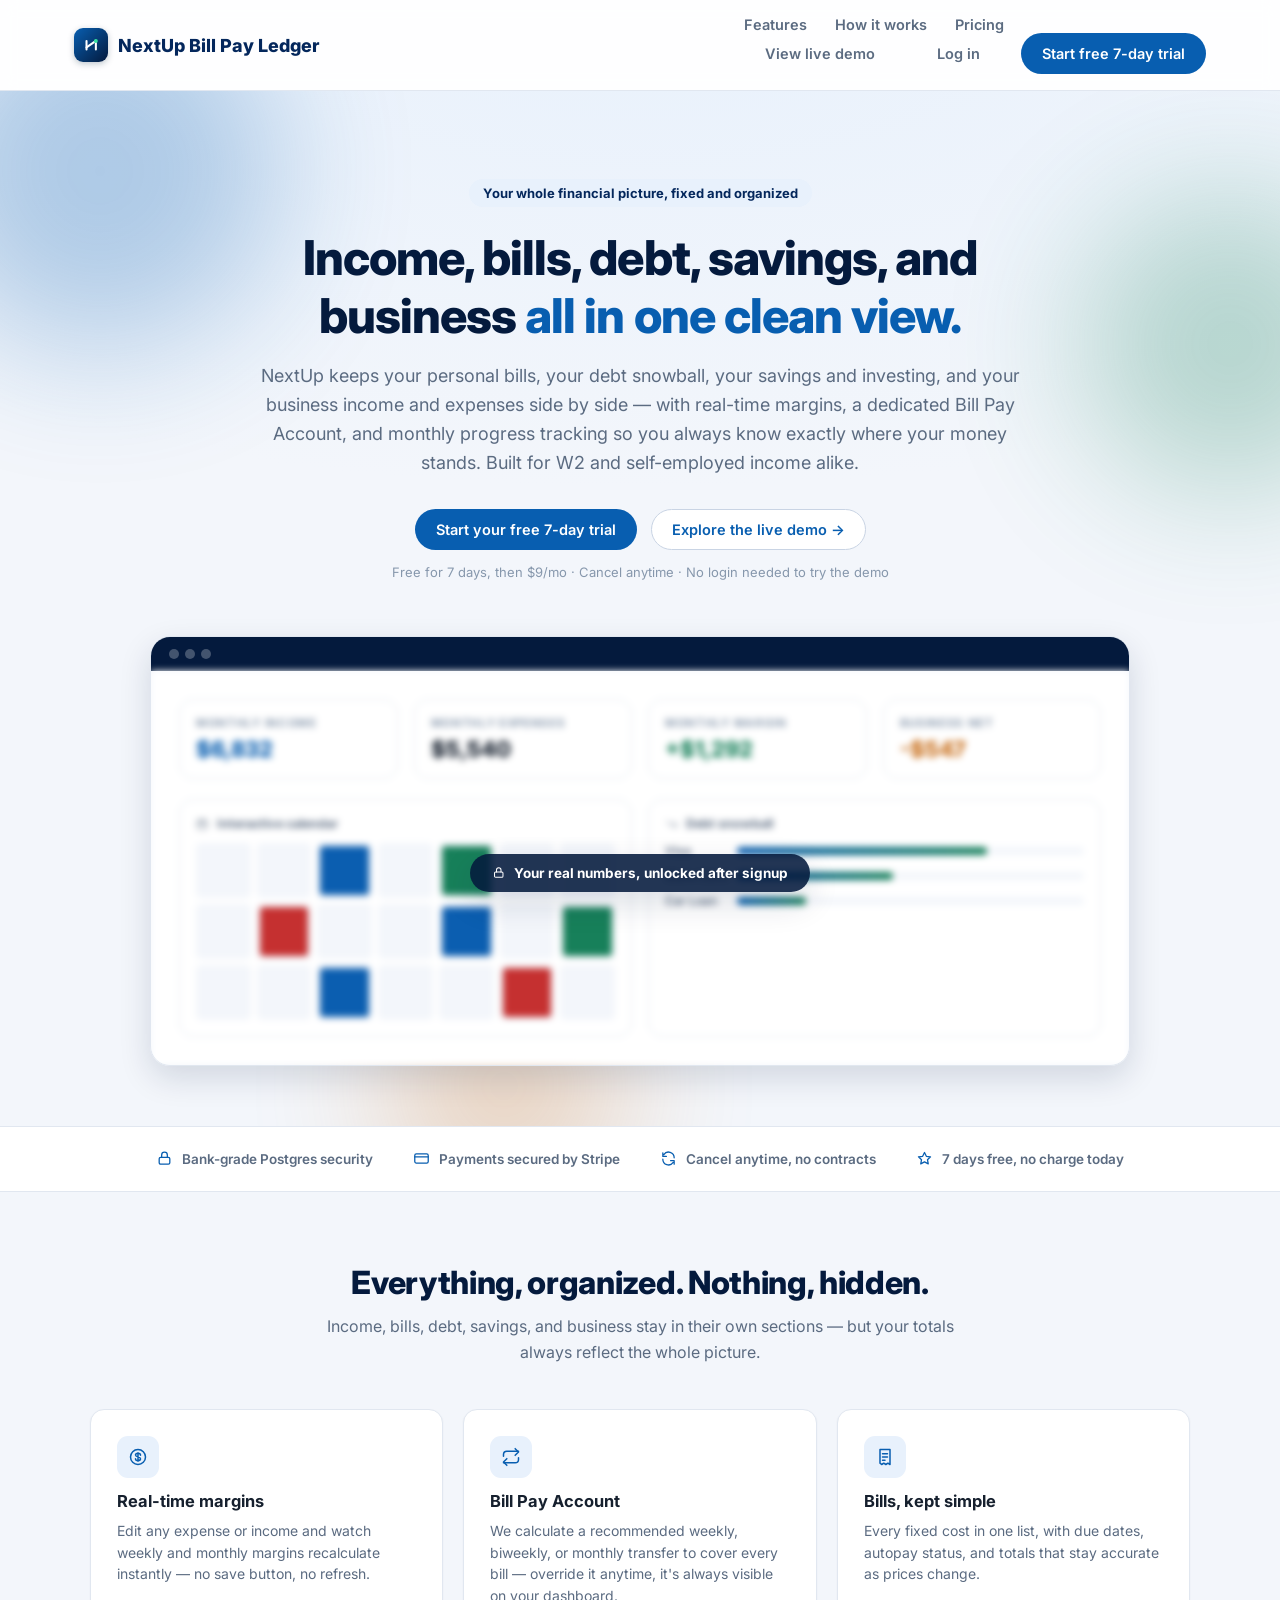
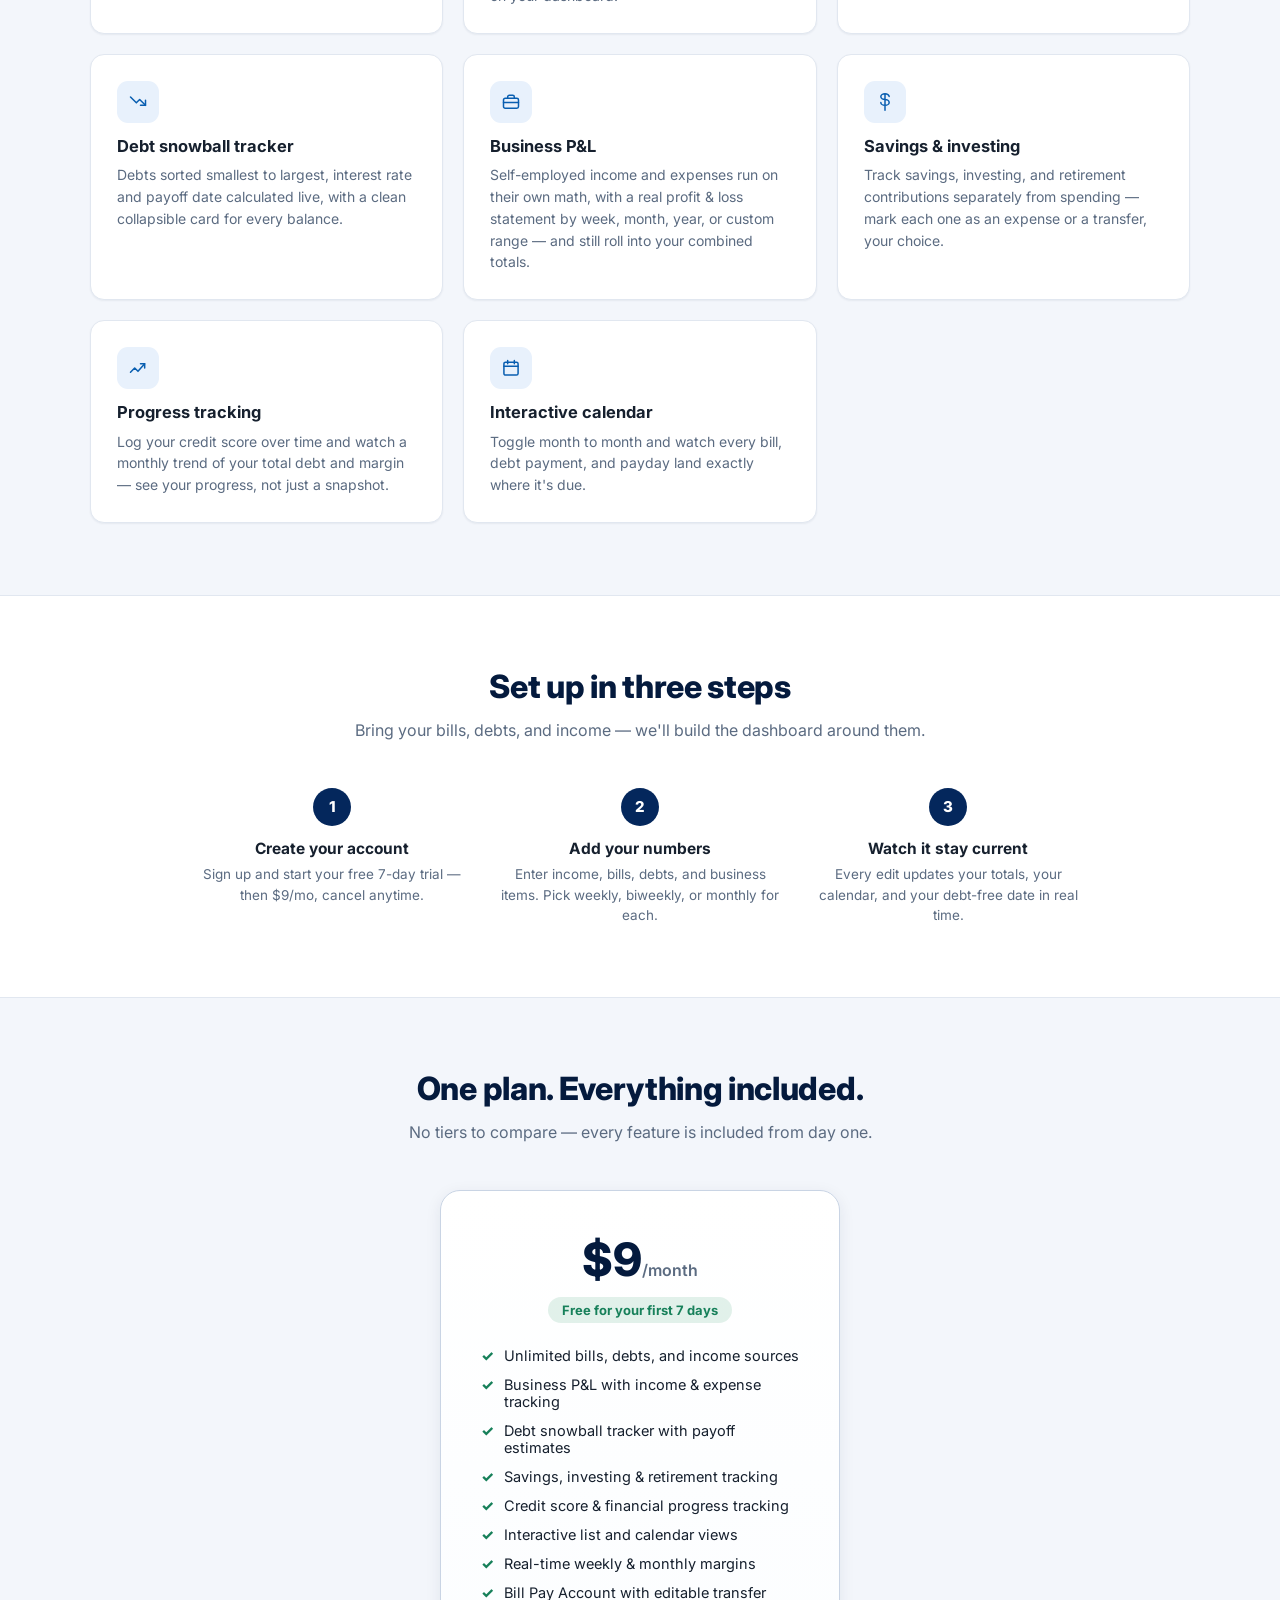
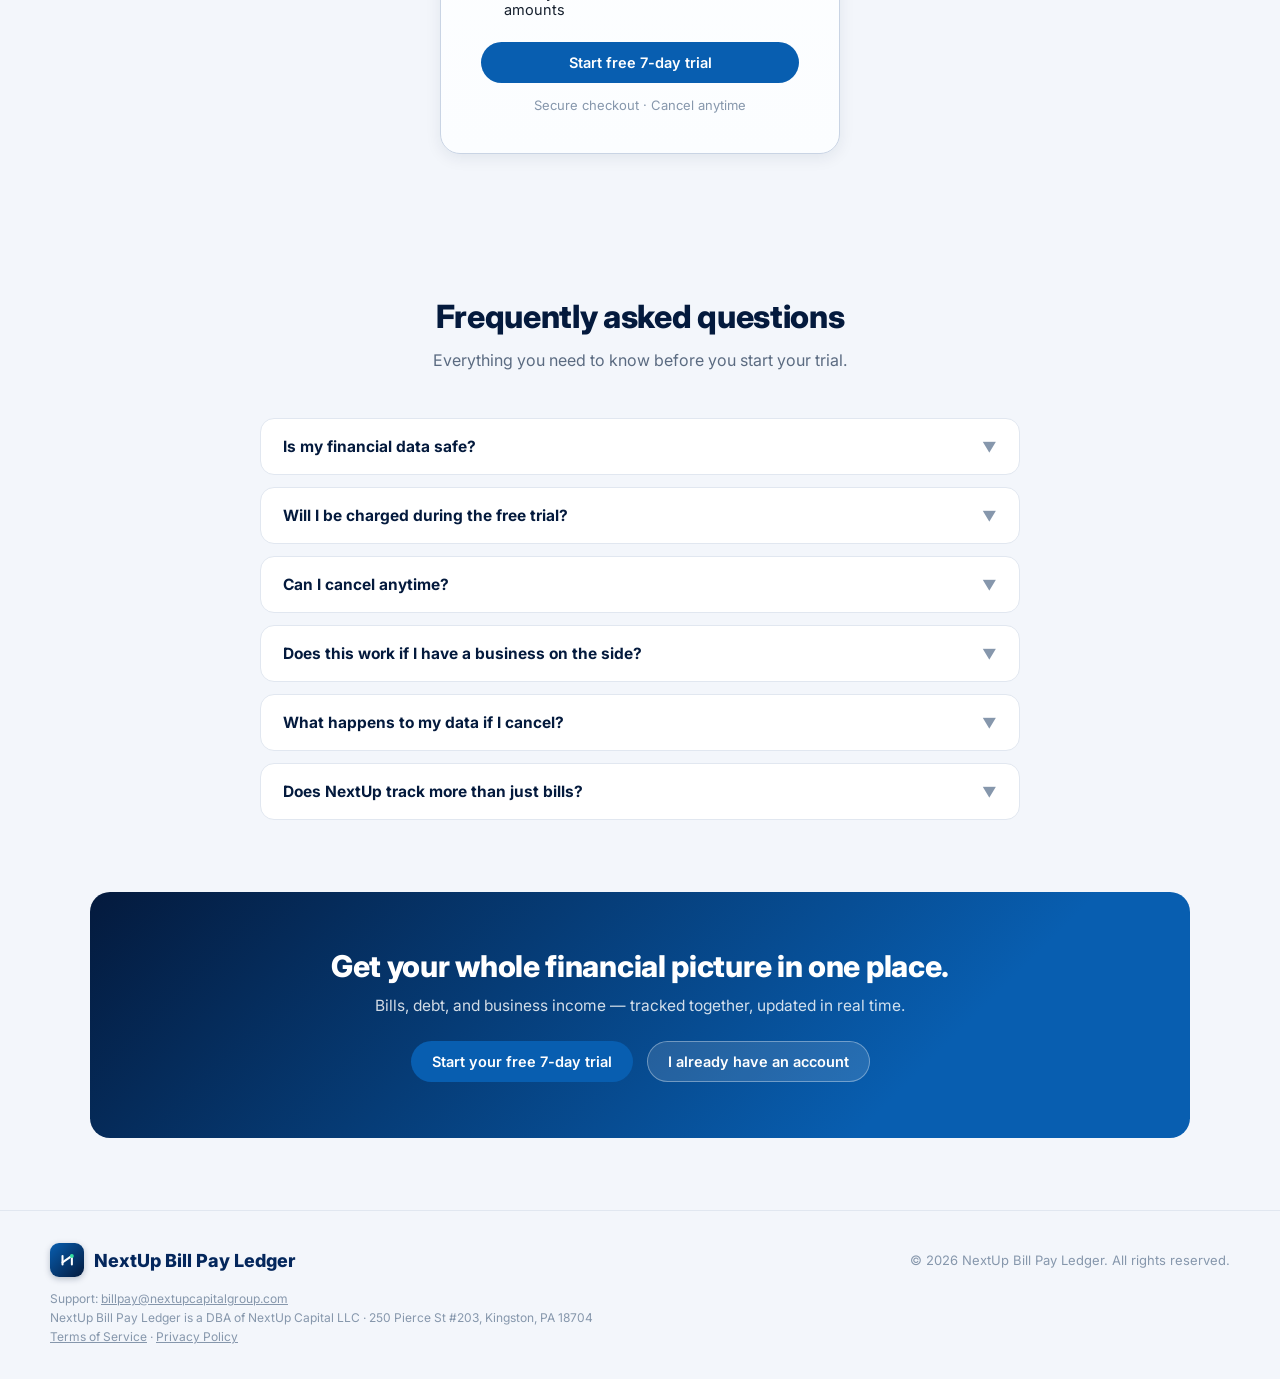
==== commit 0e58caca: "Add files via upload" ====
--- a/index.html
+++ b/index.html
@@ -3,11 +3,15 @@
 <head>
 <meta charset="UTF-8">
 <meta name="viewport" content="width=device-width, initial-scale=1.0">
-<title>NextUp Bill Pay Ledger — Smart Income & Expense Tracker</title>
-<meta name="description" content="NextUp is a smart, automatic income and expense tracker for bills, debt payoff, and business finances. Real-time margins, an interactive calendar, and a debt snowball tracker — built for W2 and self-employed income alike.">
+<title>NextUp Bill Pay Ledger — Fix Your Whole Financial Picture</title>
+<meta name="description" content="NextUp brings your income, bills, debt payoff, savings, business P&L, and credit score into one place. Real-time margins, a Bill Pay Account, a debt snowball tracker, and monthly progress tracking — built for W2 and self-employed income alike.">
 <link rel="preconnect" href="https://fonts.googleapis.com">
 <link href="https://fonts.googleapis.com/css2?family=Inter:wght@400;500;600;700;800&display=swap" rel="stylesheet">
 <link rel="stylesheet" href="css/styles.css">
+<link rel="manifest" href="manifest.json">
+<link rel="icon" href="icons/favicon-32.png" sizes="32x32" type="image/png">
+<link rel="apple-touch-icon" href="icons/apple-touch-icon.png">
+<meta name="theme-color" content="#085eb0">
 </head>
 <body>
 
@@ -29,6 +33,7 @@
         <a href="#pricing">Pricing</a>
       </div>
       <div class="nav-cta">
+        <a href="demo.html" class="btn btn-ghost">View live demo</a>
         <a href="login.html" class="btn btn-ghost">Log in</a>
         <a href="signup.html" class="btn btn-primary">Start free 7-day trial</a>
       </div>
@@ -42,14 +47,14 @@
   <span class="hero-blob b3"></span>
 
   <div class="hero-inner">
-    <span class="eyebrow">Smart, automatic income &amp; expense tracking</span>
-    <h1>Every bill, every debt, every dollar <span>in one clean view.</span></h1>
-    <p class="lead">NextUp is a smart income and expense tracker that keeps your personal bills, your debt snowball, and your business income and expenses side by side — with real-time weekly and monthly margins so you always know exactly where your money stands. Built for W2 and self-employed income alike.</p>
+    <span class="eyebrow">Your whole financial picture, fixed and organized</span>
+    <h1>Income, bills, debt, savings, and business <span>all in one clean view.</span></h1>
+    <p class="lead">NextUp keeps your personal bills, your debt snowball, your savings and investing, and your business income and expenses side by side — with real-time margins, a dedicated Bill Pay Account, and monthly progress tracking so you always know exactly where your money stands. Built for W2 and self-employed income alike.</p>
     <div class="hero-actions">
       <a href="signup.html" class="btn btn-primary">Start your free 7-day trial</a>
-      <a href="login.html" class="btn btn-secondary">I already have an account</a>
-    </div>
-    <div class="hero-note">Free for 7 days, then $9/mo · Cancel anytime · Your data stays yours</div>
+      <a href="demo.html" class="btn btn-secondary">Explore the live demo &rarr;</a>
+    </div>
+    <div class="hero-note">Free for 7 days, then $9/mo · Cancel anytime · No login needed to try the demo</div>
   </div>
 
   <div class="hero-mock">
@@ -94,7 +99,7 @@
 <section class="section reveal" id="features">
   <div class="section-head">
     <h2>Everything, organized. Nothing, hidden.</h2>
-    <p>Bills, debt, and business stay in their own sections — but your totals always reflect the whole picture.</p>
+    <p>Income, bills, debt, savings, and business stay in their own sections — but your totals always reflect the whole picture.</p>
   </div>
   <div class="feature-grid">
     <div class="feature-card">
@@ -103,6 +108,11 @@
       <p>Edit any expense or income and watch weekly and monthly margins recalculate instantly — no save button, no refresh.</p>
     </div>
     <div class="feature-card">
+      <div class="feature-icon"><svg viewBox="0 0 24 24" fill="none" stroke="currentColor" stroke-width="1.8" stroke-linecap="round" stroke-linejoin="round"><path d="M17 2l4 4-4 4"/><path d="M3 11V9a4 4 0 0 1 4-4h14"/><path d="M7 22l-4-4 4-4"/><path d="M21 13v2a4 4 0 0 1-4 4H3"/></svg></div>
+      <h3>Bill Pay Account</h3>
+      <p>We calculate a recommended weekly, biweekly, or monthly transfer to cover every bill — override it anytime, it's always visible on your dashboard.</p>
+    </div>
+    <div class="feature-card">
       <div class="feature-icon"><svg viewBox="0 0 24 24" fill="none" stroke="currentColor" stroke-width="1.8" stroke-linecap="round" stroke-linejoin="round"><path d="M6 3h12v18l-2.5-1.6L13 21l-2.5-1.6L8 21l-2-1.6z"/><path d="M9 8h6M9 12h6M9 16h3"/></svg></div>
       <h3>Bills, kept simple</h3>
       <p>Every fixed cost in one list, with due dates, autopay status, and totals that stay accurate as prices change.</p>
@@ -110,22 +120,27 @@
     <div class="feature-card">
       <div class="feature-icon"><svg viewBox="0 0 24 24" fill="none" stroke="currentColor" stroke-width="1.8" stroke-linecap="round" stroke-linejoin="round"><path d="M3 6l7 7 4-4 7 7"/><path d="M15 16h6v-6"/></svg></div>
       <h3>Debt snowball tracker</h3>
-      <p>Debts sorted smallest to largest, interest rate and payoff date calculated live, with a progress bar for every balance.</p>
+      <p>Debts sorted smallest to largest, interest rate and payoff date calculated live, with a clean collapsible card for every balance.</p>
     </div>
     <div class="feature-card">
       <div class="feature-icon"><svg viewBox="0 0 24 24" fill="none" stroke="currentColor" stroke-width="1.8" stroke-linecap="round" stroke-linejoin="round"><rect x="3" y="7.5" width="18" height="12" rx="2"/><path d="M8 7.5V6a2 2 0 0 1 2-2h4a2 2 0 0 1 2 2v1.5M3 12.5h18"/></svg></div>
-      <h3>Business, separated</h3>
-      <p>Self-employed income and expenses run on their own math — but roll into your combined financial picture automatically.</p>
+      <h3>Business P&amp;L</h3>
+      <p>Self-employed income and expenses run on their own math, with a real profit &amp; loss statement by week, month, year, or custom range — and still roll into your combined totals.</p>
+    </div>
+    <div class="feature-card">
+      <div class="feature-icon"><svg viewBox="0 0 24 24" fill="none" stroke="currentColor" stroke-width="1.8" stroke-linecap="round" stroke-linejoin="round"><path d="M12 2v20M17 5.5c0-1.9-2.2-3.5-5-3.5S7 3.6 7 5.5 9.2 9 12 9s5 1.6 5 3.5-2.2 3.5-5 3.5-5-1.6-5-3.5"/></svg></div>
+      <h3>Savings &amp; investing</h3>
+      <p>Track savings, investing, and retirement contributions separately from spending — mark each one as an expense or a transfer, your choice.</p>
+    </div>
+    <div class="feature-card">
+      <div class="feature-icon"><svg viewBox="0 0 24 24" fill="none" stroke="currentColor" stroke-width="1.8" stroke-linecap="round" stroke-linejoin="round"><path d="M3 17l5-5 4 4 8-9"/><path d="M15 7h5v5"/></svg></div>
+      <h3>Progress tracking</h3>
+      <p>Log your credit score over time and watch a monthly trend of your total debt and margin — see your progress, not just a snapshot.</p>
     </div>
     <div class="feature-card">
       <div class="feature-icon"><svg viewBox="0 0 24 24" fill="none" stroke="currentColor" stroke-width="1.8" stroke-linecap="round" stroke-linejoin="round"><rect x="3.5" y="5" width="17" height="15.5" rx="2"/><path d="M8 3v4M16 3v4M3.5 10h17"/></svg></div>
       <h3>Interactive calendar</h3>
       <p>Toggle month to month and watch every bill, debt payment, and payday land exactly where it's due.</p>
-    </div>
-    <div class="feature-card">
-      <div class="feature-icon"><svg viewBox="0 0 24 24" fill="none" stroke="currentColor" stroke-width="1.8" stroke-linecap="round" stroke-linejoin="round"><path d="M17 2l4 4-4 4"/><path d="M3 11V9a4 4 0 0 1 4-4h14"/><path d="M7 22l-4-4 4-4"/><path d="M21 13v2a4 4 0 0 1-4 4H3"/></svg></div>
-      <h3>Editable transfer amounts</h3>
-      <p>We calculate a recommended weekly, biweekly, or monthly transfer to cover your bills — you can override it anytime.</p>
     </div>
   </div>
 </section>
@@ -165,11 +180,13 @@
       <div class="trial-badge">Free for your first 7 days</div>
       <ul class="price-list">
         <li>Unlimited bills, debts, and income sources</li>
-        <li>Separate business income &amp; expense tracking</li>
+        <li>Business P&amp;L with income &amp; expense tracking</li>
         <li>Debt snowball tracker with payoff estimates</li>
+        <li>Savings, investing &amp; retirement tracking</li>
+        <li>Credit score &amp; financial progress tracking</li>
         <li>Interactive list and calendar views</li>
         <li>Real-time weekly &amp; monthly margins</li>
-        <li>Editable, auto-calculated transfer amounts</li>
+        <li>Bill Pay Account with editable transfer amounts</li>
       </ul>
       <a href="signup.html" class="btn btn-primary btn-block">Start free 7-day trial</a>
       <div class="hero-note">Secure checkout · Cancel anytime</div>
@@ -202,6 +219,10 @@
     <div class="faq-item">
       <button class="faq-q" type="button">What happens to my data if I cancel? <span class="chev">&#9660;</span></button>
       <div class="faq-a">Your data stays associated with your account. If you'd like it fully deleted, just email us at <a href="mailto:billpay@nextupcapitalgroup.com">billpay@nextupcapitalgroup.com</a> and we'll remove it.</div>
+    </div>
+    <div class="faq-item">
+      <button class="faq-q" type="button">Does NextUp track more than just bills? <span class="chev">&#9660;</span></button>
+      <div class="faq-a">Yes. Beyond bills and debt, NextUp covers your full financial picture: savings, investing, and retirement contributions; a dedicated Business P&amp;L view; and a Progress tab where you can log your credit score and watch a monthly trend of your total debt and margin over time.</div>
     </div>
   </div>
 </section>
--- a/css/styles.css
+++ b/css/styles.css
@@ -447,6 +447,10 @@
 .debt-foot { display: flex; justify-content: space-between; align-items: center; margin-top: 12px; font-size: 12.5px; color: var(--text-muted); flex-wrap: wrap; gap: 8px; }
 .debt-foot strong { color: var(--chase-blue-dark); }
 @media (max-width: 900px) { .debt-meta-grid { grid-template-columns: repeat(2,1fr); } }
+.debt-card-header { cursor: pointer; }
+.debt-card-header .chev { color: var(--text-faint); transition: transform .25s ease; flex-shrink: 0; }
+.debt-card.open .debt-card-header .chev { transform: rotate(180deg); }
+.debt-card-body { max-height: 0; overflow: hidden; transition: max-height .3s ease; }
 
 /* ---------- calendar ---------- */
 .cal-toolbar { display: flex; align-items: center; justify-content: space-between; margin-bottom: 16px; flex-wrap: wrap; gap: 12px; }
@@ -483,6 +487,8 @@
 .cal-chip.business-expense { background: var(--business-orange-bg); color: var(--business-orange); border-color: var(--business-orange); }
 .cal-more { font-size: 10px; color: var(--text-faint); font-weight: 700; }
 .cal-day-total { font-size: 10px; font-weight: 700; color: var(--text-faint); margin-top: auto; padding-top: 2px; }
+.cal-day-net { display: none; }
+.cal-day-dots { display: none; }
 
 /* ---------- day detail modal ---------- */
 .modal-overlay {
@@ -526,6 +532,21 @@
   opacity: 0; transform: translateY(10px); transition: all .2s ease; pointer-events: none;
 }
 .toast.show { opacity: 1; transform: none; }
+
+.pwa-install-banner {
+  position: fixed; left: 16px; right: 16px; bottom: 16px; z-index: 300;
+  background: var(--chase-blue-darker); color: #fff; border-radius: 14px; box-shadow: var(--shadow-lg);
+  opacity: 0; transform: translateY(16px); transition: all .25s ease; pointer-events: none;
+}
+.pwa-install-banner.show { opacity: 1; transform: none; pointer-events: auto; }
+.pwa-install-inner { display: flex; align-items: center; gap: 12px; padding: 14px 14px 14px 16px; max-width: 640px; margin: 0 auto; }
+.pwa-install-icon { flex: none; width: 30px; height: 30px; border-radius: 8px; background: rgba(255,255,255,0.12); display: flex; align-items: center; justify-content: center; }
+.pwa-install-icon svg { width: 18px; height: 18px; }
+.pwa-install-text { flex: 1; font-size: 13px; line-height: 1.4; }
+.pwa-install-actions { display: flex; align-items: center; gap: 8px; flex: none; }
+.pwa-install-dismiss { background: none; border: none; color: rgba(255,255,255,0.7); font-size: 20px; line-height: 1; cursor: pointer; padding: 4px 6px; }
+.pwa-install-dismiss:hover { color: #fff; }
+@media (max-width: 640px) { .pwa-install-inner { flex-wrap: wrap; } .pwa-install-text { flex-basis: 100%; order: 1; } .pwa-install-actions { order: 2; margin-left: 44px; } }
 
 /* ============================================================
    Mobile — landing page nav
@@ -573,7 +594,7 @@
 .sidebar-backdrop { display: none; }
 
 @media (max-width: 860px) {
-  .app-shell { flex-direction: column; }
+  .app-shell { flex-direction: column; min-height: 0; }
 
   .mobile-topbar {
     display: flex; align-items: center; justify-content: space-between; position: sticky; top: 0; z-index: 60;
@@ -607,7 +628,7 @@
   .side-footer { display: block; }
   .sidebar .brand { display: none; }
 
-  .main { padding: 18px 16px 40px; }
+  .main { padding: 18px 16px 32px; flex: none; }
   .stat-grid { grid-template-columns: 1fr 1fr; }
   .feature-grid, .how-grid { grid-template-columns: 1fr; }
   .hero h1 { font-size: 34px; }
@@ -641,11 +662,26 @@
   .cal-nav .month-label { min-width: 0; font-size: 15px; }
   .cal-filters { justify-content: center; }
   .cal-grid { gap: 4px; }
-  .cal-cell { min-height: 52px; padding: 4px; border-radius: 8px; }
+  .cal-cell { min-height: 52px; padding: 4px; border-radius: 8px; display: flex; flex-direction: column; align-items: flex-start; }
   .cal-date { font-size: 10.5px; }
-  .cal-chips { flex-direction: row; flex-wrap: wrap; gap: 3px; margin-top: 2px; }
-  .cal-chip { width: 7px; height: 7px; min-width: 0; padding: 0; border-radius: 50%; font-size: 0; border-left: none; overflow: visible; }
-  .cal-more, .cal-day-total { display: none; }
+  .cal-chips, .cal-more, .cal-day-total { display: none; }
+  .cal-day-net {
+    display: block; font-size: 11px; font-weight: 800; margin-top: auto; line-height: 1.1;
+    white-space: nowrap; overflow: hidden; text-overflow: ellipsis; max-width: 100%;
+  }
+  .cal-day-net.pos { color: var(--income-green); }
+  .cal-day-net.neg { color: var(--debt-red); }
+  .cal-day-dots { display: flex; gap: 2px; margin-top: 2px; flex-wrap: wrap; }
+  .cal-dot-mini { width: 5px; height: 5px; border-radius: 50%; flex-shrink: 0; }
+  .cal-dot-mini.bill { background: var(--bill-blue); }
+  .cal-dot-mini.debt { background: var(--debt-red); }
+  .cal-dot-mini.income, .cal-dot-mini.business-income { background: var(--income-green); }
+  .cal-dot-mini.business-expense { background: var(--business-orange); }
+}
+
+@media (max-width: 380px) {
+  .cal-cell { min-height: 46px; }
+  .cal-day-net { font-size: 10px; }
 }
 
 /* ---------- legal pages ---------- */
@@ -658,3 +694,43 @@
 .legal-wrap li { margin-top: 6px; }
 .legal-wrap a { color: var(--chase-blue); font-weight: 600; }
 .legal-notice { margin-top: 28px; padding: 14px 16px; background: var(--chase-blue-light); border: 1px solid var(--border); border-radius: var(--radius); font-size: 13.5px; color: var(--text-muted); line-height: 1.6; }
+
+/* ---------- demo mode banner + guided tour ---------- */
+.demo-banner {
+  background: linear-gradient(90deg, var(--chase-blue-darker), var(--chase-blue));
+  color: #fff; padding: 10px 18px; display: flex; align-items: center; justify-content: center;
+  gap: 12px; flex-wrap: wrap; font-size: 13.5px; font-weight: 600; text-align: center;
+}
+.demo-banner .tag {
+  background: var(--income-green); color: #fff; font-size: 11px; font-weight: 800; letter-spacing: .04em;
+  text-transform: uppercase; padding: 3px 9px; border-radius: 999px;
+}
+.demo-banner .btn { padding: 6px 12px; font-size: 12.5px; }
+.demo-banner .btn-secondary { background: rgba(255,255,255,0.12); color: #fff; border-color: rgba(255,255,255,0.3); }
+.demo-banner .btn-secondary:hover { background: rgba(255,255,255,0.22); border-color: #fff; }
+.demo-banner .btn-primary { background: var(--income-green); border-color: var(--income-green); }
+.demo-banner .btn-primary:hover { background: #14724f; }
+@media (max-width: 640px) {
+  .demo-banner { padding: 9px 12px; font-size: 12.5px; }
+}
+
+.tour-highlight {
+  position: relative; z-index: 61;
+  box-shadow: 0 0 0 3px rgba(52,224,161,0.9), 0 0 0 7px rgba(52,224,161,0.28);
+  border-radius: 8px;
+}
+.tour-tooltip {
+  position: fixed; z-index: 500; width: 272px; max-width: calc(100vw - 24px);
+  background: #fff; border: 1px solid var(--border); border-radius: 12px; box-shadow: var(--shadow-lg);
+  padding: 14px 16px;
+}
+.tour-tooltip .tour-step-count { font-size: 11px; font-weight: 700; color: var(--text-faint); text-transform: uppercase; letter-spacing: .04em; margin-bottom: 6px; }
+.tour-tooltip .tour-text { font-size: 13.5px; color: var(--ink, #16233b); line-height: 1.5; margin-bottom: 12px; }
+.tour-tooltip .tour-actions { display: flex; align-items: center; justify-content: space-between; gap: 8px; }
+
+.feedback-stars { display: flex; gap: 6px; margin: 4px 0 2px; }
+.feedback-stars button {
+  background: none; border: none; cursor: pointer; font-size: 26px; line-height: 1; padding: 2px;
+  color: var(--border-strong); transition: color .12s;
+}
+.feedback-stars button.selected, .feedback-stars button:hover { color: #f2b705; }
